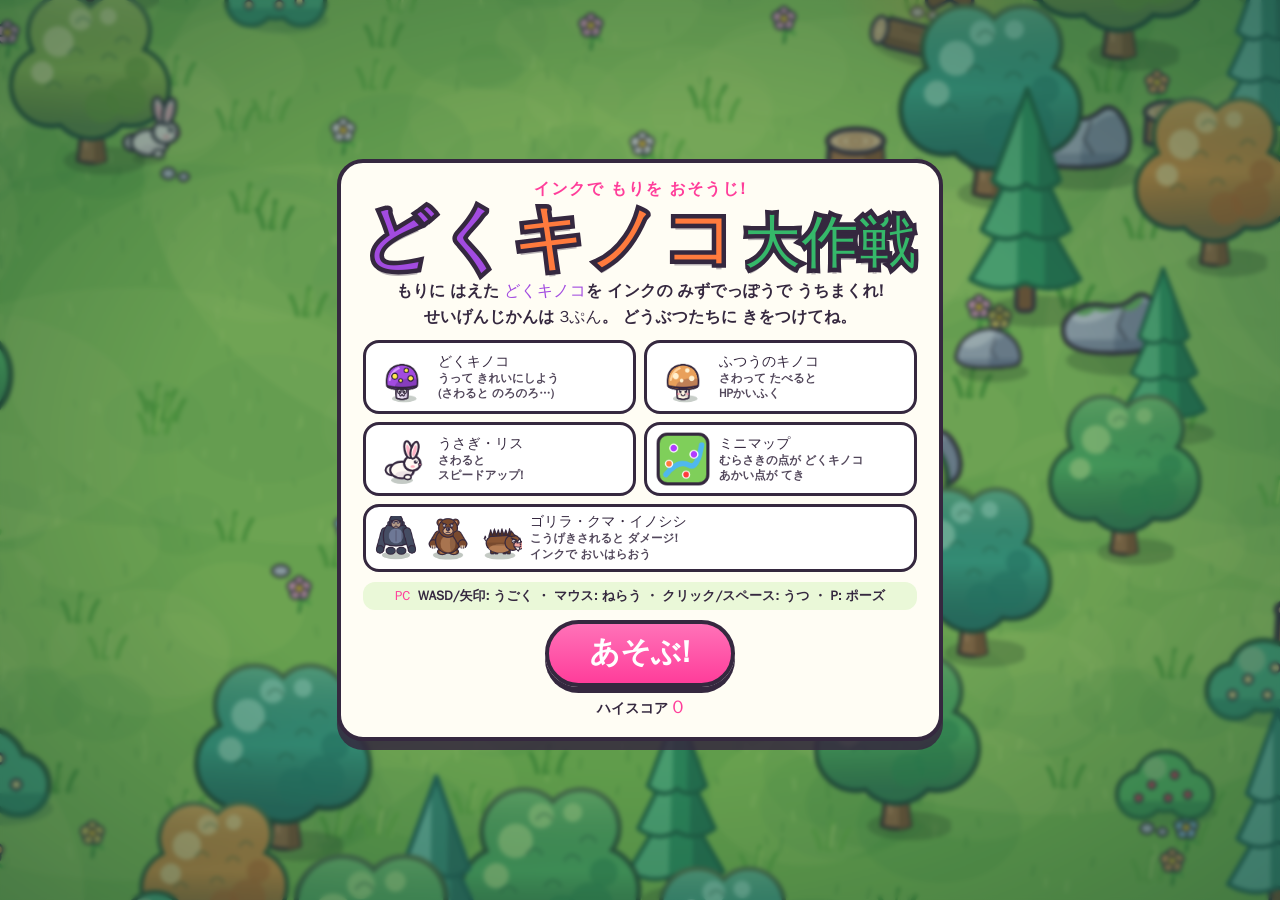
==== src/index.html @ 1e380fa2 "スマホ対応の強化と、1ファイルで開ける index.html の自動生成 - 開発用ソースを src/ に移し、scripts/build.js で全部入りの index.html を生成(プレビュー" ====
<!doctype html>
<html lang="ja">
<head>
<meta charset="utf-8">
<meta name="viewport" content="width=device-width, initial-scale=1, maximum-scale=1, user-scalable=no, viewport-fit=cover">
<meta name="theme-color" content="#86d257">
<title>どくキノコ大作戦</title>
<link rel="icon" href="data:image/svg+xml,%3Csvg xmlns='http://www.w3.org/2000/svg' viewBox='0 0 32 32'%3E%3Cpath d='M3 18C3 9 9 4 16 4s13 5 13 14z' fill='%23a24be0' stroke='%2335283f' stroke-width='2' stroke-linejoin='round'/%3E%3Crect x='11' y='18' width='10' height='10' rx='3' fill='%23efe3f7' stroke='%2335283f' stroke-width='2'/%3E%3Ccircle cx='11' cy='12' r='2.4' fill='%23ffe94d'/%3E%3Ccircle cx='20' cy='10' r='2' fill='%23ffe94d'/%3E%3C/svg%3E">
<link rel="stylesheet" href="style.css">
</head>
<body>
<canvas id="game"></canvas>
<div id="fx"><div id="fxVig"></div><div id="fxRed"></div><div id="fxPurple"></div></div>

<!-- ゲーム中の表示 -->
<div id="hud" class="hidden">
  <div class="hud-left">
    <div class="hp">
      <svg class="heart" viewBox="0 0 24 24" aria-hidden="true"><path d="M12 21s-8-5.2-8-11a4.6 4.6 0 0 1 8-3 4.6 4.6 0 0 1 8 3c0 5.8-8 11-8 11z" fill="#ff5a7e" stroke="#35283f" stroke-width="2.2" stroke-linejoin="round"/><circle cx="8.2" cy="8.6" r="1.6" fill="#fff"/></svg>
      <div class="hp-bar"><div class="hp-fill" id="hpFill"></div><span class="hp-text" id="hpText">100</span></div>
    </div>
    <div class="score-box"><span class="label">スコア</span><span class="score" id="score">0</span></div>
    <div class="combo hidden" id="combo"><span class="combo-n" id="comboN"></span><span class="combo-m" id="comboM"></span><div class="combo-bar"><div id="comboFill"></div></div></div>
    <div class="chips" id="chips"></div>
  </div>
  <div class="hud-center"><div class="timer" id="timer">3:00</div></div>
  <div class="hud-right">
    <canvas id="minimap"></canvas>
    <div class="btns">
      <button id="btnSound" class="icon-btn" aria-label="おと"><svg viewBox="0 0 24 24"><path id="iconSound" d="M4 9v6h4l5 4V5L8 9H4z" fill="#fff" stroke="#35283f" stroke-width="2" stroke-linejoin="round"/><g id="iconWaves" fill="none" stroke="#35283f" stroke-width="2.2" stroke-linecap="round"><path d="M16 9.5c1.2 1.5 1.2 3.5 0 5"/><path d="M18.5 7c2.2 3 2.2 7 0 10"/></g></svg></button>
      <button id="btnPause" class="icon-btn" aria-label="ポーズ"><svg viewBox="0 0 24 24"><rect x="6" y="5" width="4" height="14" rx="1.5" fill="#fff" stroke="#35283f" stroke-width="2"/><rect x="14" y="5" width="4" height="14" rx="1.5" fill="#fff" stroke="#35283f" stroke-width="2"/></svg></button>
    </div>
  </div>
</div>

<div id="stickL" class="stick hidden"><div class="ring"></div><div class="knob"></div></div>
<div id="stickR" class="stick right hidden"><div class="ring"></div><div class="knob"></div></div>

<div id="touchHints"><div class="th l" id="thL">左で<br>うごく</div><div class="th r" id="thR">右で ねらって<br>うつ</div></div>

<div id="toast" class="hidden"></div>
<div id="banner" class="hidden"></div>
<div id="hint" class="hidden"><span class="pc-only">WASD / 矢印キーで うごく ・ マウスで ねらって クリックで うつ!</span><span class="touch-only">左がわで うごく ・ 右がわで ねらって うつ!</span></div>

<!-- タイトル -->
<div id="title" class="overlay">
  <div class="card title-card">
    <div class="logo">
      <div class="logo-small">インクで もりを おそうじ!</div>
      <h1><span class="l1">どく</span><span class="l2">キノコ</span><span class="l3">大作戦</span></h1>
    </div>
    <p class="lead">もりに はえた <b class="poison">どくキノコ</b>を インクの みずでっぽうで うちまくれ!<br>せいげんじかんは <b>3ぷん</b>。 どうぶつたちに きをつけてね。</p>
    <ul class="legend">
      <li><canvas id="ic-poison" width="72" height="72"></canvas><b>どくキノコ</b><span>うって きれいにしよう<br>(さわると のろのろ…)</span></li>
      <li><canvas id="ic-good" width="72" height="72"></canvas><b>ふつうのキノコ</b><span>さわって たべると<br>HPかいふく</span></li>
      <li><canvas id="ic-rabbit" width="72" height="72"></canvas><b>うさぎ・リス</b><span>さわると<br>スピードアップ!</span></li>
      <li><canvas id="ic-map" width="72" height="72"></canvas><b>ミニマップ</b><span>むらさきの点が どくキノコ<br>あかい点が てき</span></li>
      <li class="enemy"><canvas id="ic-gorilla" width="72" height="72"></canvas><canvas id="ic-bear" width="72" height="72"></canvas><canvas id="ic-boar" width="72" height="72"></canvas><b>ゴリラ・クマ・イノシシ</b><span>こうげきされると ダメージ!<br>インクで おいはらおう</span></li>
    </ul>
    <div class="controls">
      <div class="pc-only"><b>PC</b> WASD/矢印: うごく ・ マウス: ねらう ・ クリック/スペース: うつ ・ P: ポーズ</div>
      <div class="touch-only"><b>スマホ</b> 左がわ ドラッグ: うごく ・ 右がわ ドラッグ: ねらって うつ</div>
    </div>
    <button id="btnStart" class="big-btn">あそぶ!</button>
    <div class="best">ハイスコア <b id="bestTitle">0</b></div>
  </div>
</div>

<!-- ポーズ -->
<div id="pause" class="overlay hidden">
  <div class="card small">
    <h2>ポーズ</h2>
    <button id="btnResume" class="big-btn">つづける</button>
    <button id="btnQuit" class="sub-btn">タイトルへ</button>
  </div>
</div>

<!-- けっか -->
<div id="result" class="overlay hidden">
  <div class="card result-card">
    <h2 id="resTitle">タイムアップ!</h2>
    <div class="rank" id="resRank">A</div>
    <div class="rank-msg" id="resMsg"></div>
    <div class="res-score"><span>スコア</span><b id="resScore">0</b></div>
    <div class="newbest hidden" id="resNew">ハイスコア こうしん!</div>
    <ul class="res-stats" id="resStats"></ul>
    <button id="btnRetry" class="big-btn">もういちど!</button>
    <button id="btnToTitle" class="sub-btn">タイトルへ</button>
  </div>
</div>

<script src="js/util.js"></script>
<script src="js/config.js"></script>
<script src="js/world.js"></script>
<script src="js/art.js"></script>
<script src="js/audio.js"></script>
<script src="js/input.js"></script>
<script src="js/entities.js"></script>
<script src="js/render.js"></script>
<script src="js/main.js"></script>
</body>
</html>
---- src/style.css ----
:root {
  --ink: #35283f;
  --pink: #ff3d9a;
  --purple: #a24be0;
  --orange: #ff7a3d;
  --green: #35b86a;
  --cream: #fffdf4;
  --font: "Hiragino Maru Gothic ProN", "Hiragino Kaku Gothic ProN", "Yu Gothic UI", "Yu Gothic", "Meiryo", "Noto Sans JP", "Noto Sans CJK JP", "WenQuanYi Zen Hei", system-ui, sans-serif;
  --safe-t: env(safe-area-inset-top, 0px);
  --safe-r: env(safe-area-inset-right, 0px);
  --safe-b: env(safe-area-inset-bottom, 0px);
  --safe-l: env(safe-area-inset-left, 0px);
}

* { box-sizing: border-box; }
html, body {
  margin: 0; height: 100%; overflow: hidden; background: #86d257; color: var(--ink);
  font-family: var(--font); font-weight: 800;
  touch-action: none; user-select: none; -webkit-user-select: none; -webkit-touch-callout: none;
  -webkit-tap-highlight-color: transparent; overscroll-behavior: none;
}
canvas#game { position: fixed; top: 0; left: 0; display: block; touch-action: none; cursor: crosshair; }
.hidden { display: none !important; }
.touch-only { display: none; }
body.touch .touch-only { display: inline; }
body.touch .pc-only { display: none; }
body.touch canvas#game { cursor: default; }

/* ---------- 画面効果(周辺減光・被ダメージ・どく) ---------- */
#fx, #fx div { position: fixed; top: 0; left: 0; right: 0; bottom: 0; pointer-events: none; }
#fxVig { background: radial-gradient(ellipse at center, rgba(15, 60, 50, 0) 50%, rgba(15, 60, 50, 0.38) 100%); }
#fxRed { opacity: 0; background: radial-gradient(ellipse at center, rgba(255, 30, 60, 0) 30%, rgba(255, 30, 60, 0.85) 100%); }
#fxPurple { opacity: 0; background: radial-gradient(ellipse at center, rgba(170, 60, 255, 0) 30%, rgba(170, 60, 255, 0.8) 100%); }

/* ---------- ゲーム中のHUD ---------- */
#hud { position: fixed; top: 0; left: 0; right: 0; bottom: 0; pointer-events: none; padding: calc(8px + var(--safe-t)) calc(10px + var(--safe-r)) 0 calc(10px + var(--safe-l)); }
.hud-left { position: absolute; top: calc(8px + var(--safe-t)); left: calc(10px + var(--safe-l)); display: flex; flex-direction: column; gap: 6px; align-items: flex-start; }
.hud-center { position: absolute; top: calc(8px + var(--safe-t)); left: 50%; transform: translateX(-50%); }
.hud-right { position: absolute; top: calc(8px + var(--safe-t)); right: calc(10px + var(--safe-r)); display: flex; flex-direction: column; align-items: flex-end; gap: 6px; }

.hp { display: flex; align-items: center; gap: 4px; }
.heart { width: 34px; height: 34px; flex: none; filter: drop-shadow(0 2px 0 rgba(53, 40, 63, 0.5)); }
.hp-bar { position: relative; width: clamp(110px, 24vw, 210px); height: 22px; border: 3px solid var(--ink); border-radius: 14px; background: rgba(255, 255, 255, 0.85); overflow: hidden; box-shadow: 0 3px 0 rgba(53, 40, 63, 0.45); }
.hp-fill { position: absolute; top: 0; bottom: 0; left: 0; width: 100%; background: linear-gradient(#8bef7a, #3fc460); transition: width 0.15s; }
.hp-fill.mid { background: linear-gradient(#ffe36a, #ffb52e); }
.hp-fill.low { background: linear-gradient(#ff8a8a, #ff4d5e); animation: pulse 0.5s infinite alternate; }
.hp-text { position: absolute; top: 0; left: 0; right: 0; bottom: 0; display: grid; place-items: center; font-size: 13px; color: var(--ink); text-shadow: 0 0 3px #fff, 0 0 3px #fff; }

.score-box { display: flex; align-items: baseline; gap: 8px; padding: 2px 14px 3px; background: var(--cream); border: 3px solid var(--ink); border-radius: 16px; box-shadow: 0 3px 0 rgba(53, 40, 63, 0.45); }
.score-box .label { font-size: 12px; opacity: 0.75; }
.score { font-size: clamp(22px, 4.6vw, 32px); color: var(--pink); -webkit-text-stroke: 0.5px var(--ink); font-variant-numeric: tabular-nums; min-width: 3.2ch; text-align: right; }
.score.bump { animation: bump 0.2s; }

.combo { position: relative; padding: 3px 12px 7px; background: linear-gradient(#ffd24d, #ff9d2e); border: 3px solid var(--ink); border-radius: 14px; box-shadow: 0 3px 0 rgba(53, 40, 63, 0.45); color: #fff; text-shadow: 0 2px 0 var(--ink), 1px 0 0 var(--ink), -1px 0 0 var(--ink); animation: bump 0.25s; }
.combo-n { font-size: 20px; }
.combo-m { font-size: 14px; margin-left: 6px; }
.combo-bar { position: absolute; left: 8px; right: 8px; bottom: 2px; height: 4px; border-radius: 3px; background: rgba(53, 40, 63, 0.35); overflow: hidden; }
.combo-bar div { height: 100%; background: #fff; width: 100%; }

.chips { display: flex; flex-direction: column; gap: 4px; align-items: flex-start; }
.chip { display: flex; align-items: center; gap: 6px; padding: 2px 10px; font-size: 13px; color: #fff; border: 3px solid var(--ink); border-radius: 14px; box-shadow: 0 3px 0 rgba(53, 40, 63, 0.45); text-shadow: 0 1px 0 var(--ink); }
.chip.poison { background: linear-gradient(#c97cff, #8a3fd0); }
.chip.boost { background: linear-gradient(#ffd24d, #ff9d2e); }
.chip i { font-style: normal; font-size: 12px; opacity: 0.95; min-width: 3ch; text-align: right; font-variant-numeric: tabular-nums; }

.timer { min-width: 5.2ch; text-align: center; padding: 2px 16px 3px; font-size: clamp(22px, 5vw, 32px); font-variant-numeric: tabular-nums; background: var(--cream); border: 3px solid var(--ink); border-radius: 18px; box-shadow: 0 3px 0 rgba(53, 40, 63, 0.45); }
.timer.warn { color: #fff; background: #ff5a5e; animation: pulse 0.5s infinite alternate; }

#minimap { width: clamp(96px, 20vw, 150px); height: clamp(96px, 20vw, 150px); border: 3px solid var(--ink); border-radius: 16px; background: #7fcf5a; box-shadow: 0 3px 0 rgba(53, 40, 63, 0.45); }
.btns { display: flex; gap: 6px; }
.icon-btn { pointer-events: auto; width: 38px; height: 38px; padding: 5px; border-radius: 50%; border: 3px solid var(--ink); background: #ffd24d; box-shadow: 0 3px 0 rgba(53, 40, 63, 0.55); cursor: pointer; }
.icon-btn:active { transform: translateY(2px); box-shadow: 0 1px 0 rgba(53, 40, 63, 0.55); }
.icon-btn svg { width: 100%; height: 100%; display: block; }
.icon-btn.muted #iconWaves { display: none; }

/* ---------- 仮想スティック ---------- */
.stick { position: fixed; width: 0; height: 0; pointer-events: none; z-index: 5; }
.stick .ring { position: absolute; left: -56px; top: -56px; width: 112px; height: 112px; border-radius: 50%; border: 4px dashed rgba(255, 255, 255, 0.75); background: rgba(255, 255, 255, 0.18); }
.stick .knob { position: absolute; left: -27px; top: -27px; width: 54px; height: 54px; border-radius: 50%; background: rgba(255, 255, 255, 0.92); border: 4px solid var(--ink); box-shadow: 0 3px 0 rgba(53, 40, 63, 0.5); }
.stick.right .knob { background: rgba(255, 150, 205, 0.95); }

/* ---------- ふきだし ---------- */
#toast { position: fixed; top: calc(88px + var(--safe-t)); left: 50%; transform: translateX(-50%); max-width: 90vw; padding: 6px 18px; font-size: clamp(14px, 3.6vw, 18px); background: #fff; border: 3px solid var(--ink); border-radius: 18px; box-shadow: 0 4px 0 rgba(53, 40, 63, 0.5); pointer-events: none; z-index: 8; animation: toast-in 0.25s; text-align: center; }
#banner { position: fixed; left: 0; right: 0; top: 34%; text-align: center; pointer-events: none; z-index: 8; font-size: clamp(44px, 12vw, 96px); color: #fff; -webkit-text-stroke: 8px var(--ink); paint-order: stroke fill; text-shadow: 0 8px 0 rgba(53, 40, 63, 0.45); animation: banner 1.4s ease-out forwards; }
#hint { position: fixed; bottom: calc(18px + var(--safe-b)); left: 50%; transform: translateX(-50%); max-width: 94vw; padding: 6px 16px; font-size: clamp(12px, 3.2vw, 16px); background: rgba(255, 255, 255, 0.92); border: 3px solid var(--ink); border-radius: 18px; pointer-events: none; z-index: 8; text-align: center; animation: toast-in 0.3s; }

/* ---------- 画面のうえに重ねるカード ---------- */
.overlay { position: fixed; top: 0; left: 0; right: 0; bottom: 0; z-index: 20; display: flex; align-items: center; justify-content: center; padding: 10px; background: rgba(35, 70, 55, 0.38); backdrop-filter: blur(2px); -webkit-backdrop-filter: blur(2px); overflow: auto; touch-action: auto; }
.card { background: var(--cream); border: 4px solid var(--ink); border-radius: 26px; box-shadow: 0 9px 0 rgba(53, 40, 63, 0.85); padding: 16px 22px 18px; max-width: min(94vw, 680px); max-height: 96vh; overflow: auto; text-align: center; animation: pop 0.35s cubic-bezier(0.3, 1.5, 0.5, 1); }
.card h2 { margin: 0 0 6px; font-size: clamp(26px, 6vw, 40px); }
.card.small { min-width: min(80vw, 320px); }

.logo-small { font-size: clamp(12px, 3vw, 16px); color: var(--pink); letter-spacing: 0.08em; }
.logo h1 { margin: 0 0 4px; font-size: clamp(40px, 9.5vw, 72px); line-height: 1.05; letter-spacing: 0.02em; -webkit-text-stroke: 9px var(--ink); paint-order: stroke fill; text-shadow: 0 6px 0 rgba(53, 40, 63, 0.35); }
.logo .l1 { color: var(--purple); }
.logo .l2 { color: var(--orange); }
.logo .l3 { color: var(--green); font-size: 0.78em; margin-left: 0.1em; }
.lead { margin: 4px 0 10px; font-size: clamp(13px, 3.2vw, 16px); line-height: 1.6; }
.lead .poison { color: var(--purple); }

.legend { list-style: none; display: grid; grid-template-columns: 1fr 1fr; gap: 8px; margin: 0 0 10px; padding: 0; }
.legend li { display: grid; grid-template-columns: 56px 1fr; grid-template-rows: auto auto; column-gap: 8px; align-items: center; text-align: left; padding: 6px 8px; background: #fff; border: 3px solid var(--ink); border-radius: 16px; font-size: 13px; }
.legend canvas { grid-row: 1 / 3; width: 56px; height: 56px; }
.legend b { font-size: 14px; align-self: end; }
.legend span { font-size: 11.5px; line-height: 1.35; opacity: 0.85; align-self: start; }
.legend li.enemy { grid-column: 1 / 3; grid-template-columns: repeat(3, 44px) 1fr; grid-template-rows: auto auto; }
.legend li.enemy canvas { grid-row: 1 / 3; width: 44px; height: 44px; }
.legend li.enemy b { grid-column: 4; }
.legend li.enemy span { grid-column: 4; }
.controls { margin: 0 0 10px; font-size: clamp(11px, 2.8vw, 13px); line-height: 1.6; padding: 4px 8px; background: #eaf8d8; border-radius: 12px; }
.controls b { color: var(--pink); margin-right: 4px; }
body.touch .controls .touch-only { display: block; }
.best { margin-top: 8px; font-size: 14px; }
.best b { color: var(--pink); font-size: 18px; }

.big-btn, .sub-btn { display: block; margin: 8px auto 0; cursor: pointer; font-family: inherit; font-weight: 800; color: #fff; border: 4px solid var(--ink); border-radius: 999px; }
.big-btn { padding: 8px 40px 10px; font-size: clamp(22px, 5vw, 30px); background: linear-gradient(#ff72b8, var(--pink)); box-shadow: 0 6px 0 var(--ink); animation: wiggle 1.6s infinite; }
.big-btn:hover { filter: brightness(1.06); }
.big-btn:active { transform: translateY(4px); box-shadow: 0 2px 0 var(--ink); animation: none; }
.sub-btn { padding: 4px 22px 5px; font-size: 15px; color: var(--ink); background: #fff; box-shadow: 0 4px 0 var(--ink); }
.sub-btn:active { transform: translateY(3px); box-shadow: 0 1px 0 var(--ink); }

/* ---------- けっか ---------- */
.rank { display: inline-grid; place-items: center; width: 92px; height: 92px; margin: 2px 0; border-radius: 50%; font-size: 60px; color: #fff; background: radial-gradient(circle at 35% 30%, #ffe98a, #ff9d2e); border: 5px solid var(--ink); -webkit-text-stroke: 5px var(--ink); paint-order: stroke fill; box-shadow: 0 5px 0 rgba(53, 40, 63, 0.7); animation: stamp 0.5s 0.2s cubic-bezier(0.3, 1.8, 0.5, 1) both; }
.rank-msg { font-size: 16px; margin-bottom: 4px; }
.res-score { display: flex; justify-content: center; align-items: baseline; gap: 10px; }
.res-score span { font-size: 15px; }
.res-score b { font-size: clamp(38px, 9vw, 56px); color: var(--pink); -webkit-text-stroke: 1px var(--ink); font-variant-numeric: tabular-nums; }
.newbest { display: inline-block; margin: 2px 0 4px; padding: 2px 14px; color: #fff; font-size: 15px; background: var(--orange); border: 3px solid var(--ink); border-radius: 14px; animation: wiggle 0.8s infinite; }
.res-stats { list-style: none; padding: 0; margin: 6px 0 4px; display: grid; grid-template-columns: 1fr 1fr; gap: 4px 12px; text-align: left; font-size: 14px; }
.res-stats li { display: flex; justify-content: space-between; gap: 8px; padding: 2px 10px; background: #fff; border: 2px solid var(--ink); border-radius: 10px; }
.res-stats b { color: var(--purple); }

@keyframes pop { from { transform: scale(0.7); opacity: 0; } to { transform: none; opacity: 1; } }
@keyframes pulse { from { filter: brightness(1); } to { filter: brightness(1.25); } }
@keyframes bump { 0% { transform: scale(1); } 50% { transform: scale(1.18); } 100% { transform: scale(1); } }
@keyframes wiggle { 0%, 100% { transform: rotate(-1.5deg) scale(1); } 50% { transform: rotate(1.5deg) scale(1.05); } }
@keyframes toast-in { from { transform: translate(-50%, -10px); opacity: 0; } to { transform: translate(-50%, 0); opacity: 1; } }
@keyframes banner { 0% { transform: scale(0.3); opacity: 0; } 18% { transform: scale(1.15); opacity: 1; } 30% { transform: scale(1); } 80% { opacity: 1; } 100% { transform: scale(1.1); opacity: 0; } }
@keyframes stamp { from { transform: scale(2.4) rotate(-14deg); opacity: 0; } to { transform: scale(1) rotate(-6deg); opacity: 1; } }

/* 横向きのスマホなど、高さがせまい画面 */
@media (max-height: 560px) {
  .card { padding: 8px 14px 10px; border-radius: 20px; }
  .logo h1 { font-size: clamp(30px, 7vw, 48px); -webkit-text-stroke-width: 7px; }
  .lead { margin: 2px 0 6px; font-size: 12px; line-height: 1.45; }
  .legend { grid-template-columns: repeat(3, 1fr); gap: 5px; margin-bottom: 6px; }
  .legend li { grid-template-columns: 40px 1fr; padding: 3px 6px; }
  .legend canvas { width: 40px; height: 40px; }
  .legend li.enemy { grid-column: 1 / 4; grid-template-columns: repeat(3, 34px) 1fr; }
  .legend li.enemy canvas { width: 34px; height: 34px; }
  .legend b { font-size: 12px; }
  .legend span { font-size: 10.5px; }
  .controls { margin-bottom: 4px; padding: 2px 6px; }
  .big-btn { padding: 4px 30px 6px; font-size: 20px; margin-top: 4px; }
  .best { margin-top: 4px; font-size: 12px; }
  .rank { width: 64px; height: 64px; font-size: 42px; }
  .res-stats { font-size: 12px; }
}
@media (max-width: 420px) {
  .legend { grid-template-columns: 1fr; }
  .legend li.enemy { grid-column: auto; }
  .res-stats { grid-template-columns: 1fr; }
}

/* ---------- スマホ向け ---------- */
body.touch .icon-btn { width: 46px; height: 46px; }
body.touch .btns { gap: 8px; }

/* 操作ガイド(はじめの数秒だけ出す。さわると消える) */
#touchHints { display: none; position: fixed; left: 0; right: 0; bottom: calc(34px + var(--safe-b)); height: 112px; pointer-events: none; z-index: 4; }
body.touch #touchHints.show { display: block; }
.th { position: absolute; bottom: 0; width: 112px; height: 112px; border-radius: 50%; border: 4px dashed rgba(255, 255, 255, 0.85); background: rgba(255, 255, 255, 0.2); display: flex; align-items: center; justify-content: center; text-align: center; font-size: 15px; line-height: 1.3; color: #fff; text-shadow: 0 2px 0 var(--ink), 2px 0 0 var(--ink), -2px 0 0 var(--ink), 0 -2px 0 var(--ink); animation: hintPulse 1.4s ease-in-out infinite alternate; }
.th.l { left: max(8%, calc(14px + var(--safe-l))); }
.th.r { right: max(8%, calc(14px + var(--safe-r))); border-color: rgba(255, 170, 215, 0.95); }
.th.gone { display: none; }
@keyframes hintPulse { from { transform: scale(0.94); opacity: 0.7; } to { transform: scale(1.04); opacity: 1; } }

/* 幅のせまい画面(縦持ちのスマホ): HUD がかさならないように小さくする */
@media (max-width: 420px) {
  .hud-left { gap: 4px; }
  .heart { width: 28px; height: 28px; }
  .hp-bar { width: 84px; height: 20px; }
  .hp-text { font-size: 12px; }
  .score-box { padding: 1px 10px 2px; }
  .score-box .label { font-size: 11px; }
  .score { font-size: 22px; }
  .timer { min-width: 4.6ch; padding: 1px 10px 2px; font-size: 20px; }
  #minimap { width: 88px; height: 88px; border-radius: 12px; }
  .chip { font-size: 12px; padding: 1px 8px; }
  .combo { padding: 2px 9px 7px; }
  .combo-n { font-size: 16px; }
  .combo-m { font-size: 12px; }
  #toast { top: calc(100px + var(--safe-t)); }
}
@media (max-width: 340px) {
  .hp-bar { width: 66px; }
  .timer { font-size: 18px; padding: 1px 8px 2px; }
  #minimap { width: 76px; height: 76px; }
}
/* 横向きのスマホ(高さがせまい): HUD を小さめに */
@media (max-height: 450px) {
  .hp-bar { height: 18px; }
  .score { font-size: 20px; }
  .timer { font-size: 20px; }
  #minimap { width: 84px; height: 84px; }
  #toast { top: calc(60px + var(--safe-t)); }
  #hint { bottom: calc(8px + var(--safe-b)); }
  .th { width: 96px; height: 96px; }
  #touchHints { height: 96px; bottom: calc(14px + var(--safe-b)); }
}
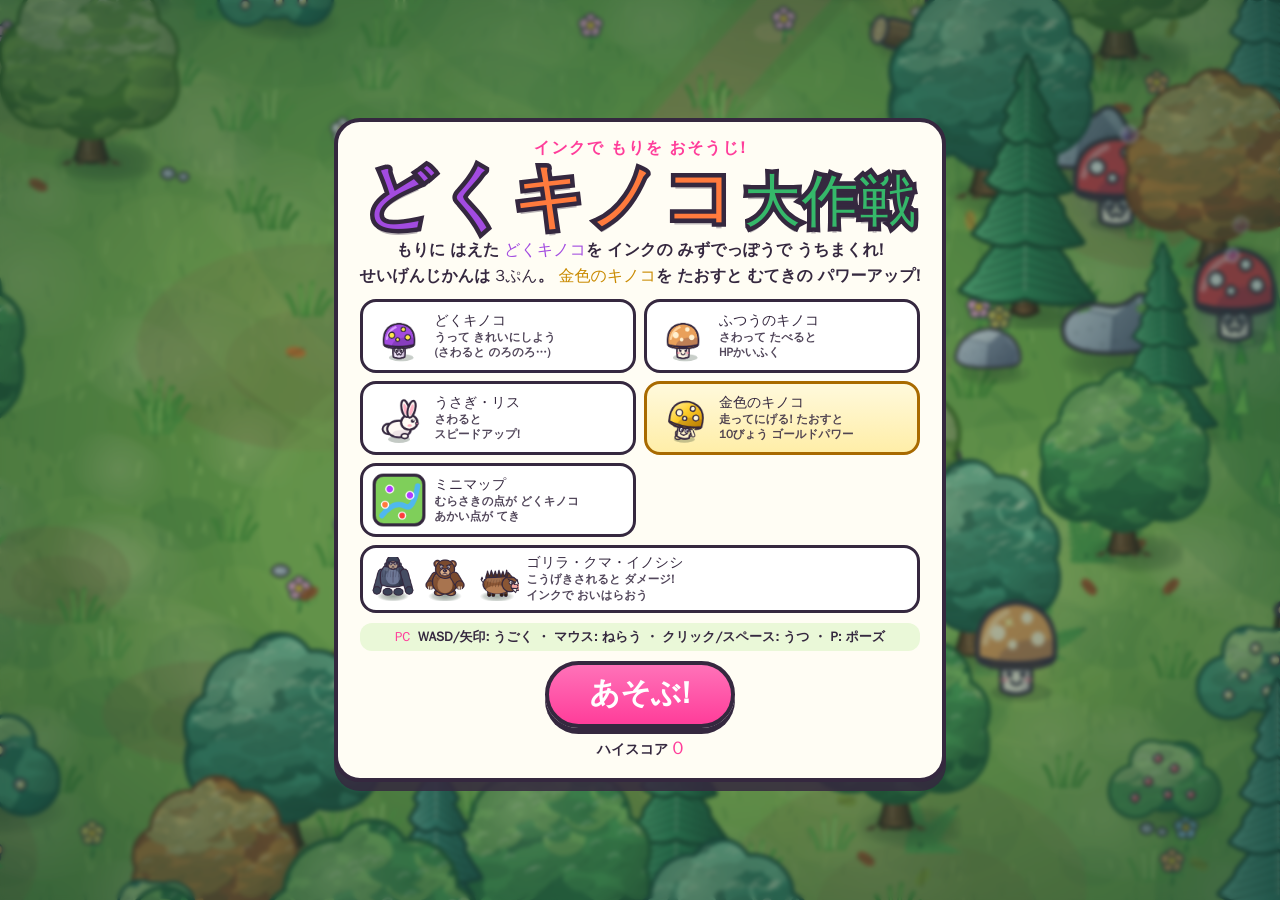
==== commit 4652fd9f: "森の絵を塗り直し、キャラを大きく、金色キノコとゴールドパワーを追加 - 木・岩・山・地面を、葉のかたまりと光と影で塗り重ねた絵本調に。シダ・落ち葉・小さなキノコ・土の小道・木もれ日・舞う葉を追加 - " ====
--- a/src/index.html
+++ b/src/index.html
@@ -49,11 +49,12 @@
       <div class="logo-small">インクで もりを おそうじ!</div>
       <h1><span class="l1">どく</span><span class="l2">キノコ</span><span class="l3">大作戦</span></h1>
     </div>
-    <p class="lead">もりに はえた <b class="poison">どくキノコ</b>を インクの みずでっぽうで うちまくれ!<br>せいげんじかんは <b>3ぷん</b>。 どうぶつたちに きをつけてね。</p>
+    <p class="lead">もりに はえた <b class="poison">どくキノコ</b>を インクの みずでっぽうで うちまくれ!<br>せいげんじかんは <b>3ぷん</b>。 <b class="gold-t">金色のキノコ</b>を たおすと むてきの パワーアップ!</p>
     <ul class="legend">
       <li><canvas id="ic-poison" width="72" height="72"></canvas><b>どくキノコ</b><span>うって きれいにしよう<br>(さわると のろのろ…)</span></li>
       <li><canvas id="ic-good" width="72" height="72"></canvas><b>ふつうのキノコ</b><span>さわって たべると<br>HPかいふく</span></li>
       <li><canvas id="ic-rabbit" width="72" height="72"></canvas><b>うさぎ・リス</b><span>さわると<br>スピードアップ!</span></li>
+      <li class="gold"><canvas id="ic-gold" width="72" height="72"></canvas><b>金色のキノコ</b><span>走ってにげる! たおすと<br>10びょう ゴールドパワー</span></li>
       <li><canvas id="ic-map" width="72" height="72"></canvas><b>ミニマップ</b><span>むらさきの点が どくキノコ<br>あかい点が てき</span></li>
       <li class="enemy"><canvas id="ic-gorilla" width="72" height="72"></canvas><canvas id="ic-bear" width="72" height="72"></canvas><canvas id="ic-boar" width="72" height="72"></canvas><b>ゴリラ・クマ・イノシシ</b><span>こうげきされると ダメージ!<br>インクで おいはらおう</span></li>
     </ul>
--- a/src/style.css
+++ b/src/style.css
@@ -28,7 +28,7 @@
 
 /* ---------- 画面効果(周辺減光・被ダメージ・どく) ---------- */
 #fx, #fx div { position: fixed; top: 0; left: 0; right: 0; bottom: 0; pointer-events: none; }
-#fxVig { background: radial-gradient(ellipse at center, rgba(15, 60, 50, 0) 50%, rgba(15, 60, 50, 0.38) 100%); }
+#fxVig { background: radial-gradient(ellipse at center, rgba(255, 230, 160, 0.06) 0%, rgba(15, 60, 50, 0) 45%, rgba(10, 45, 40, 0.45) 100%); }
 #fxRed { opacity: 0; background: radial-gradient(ellipse at center, rgba(255, 30, 60, 0) 30%, rgba(255, 30, 60, 0.85) 100%); }
 #fxPurple { opacity: 0; background: radial-gradient(ellipse at center, rgba(170, 60, 255, 0) 30%, rgba(170, 60, 255, 0.8) 100%); }
 
@@ -61,6 +61,11 @@
 .chip { display: flex; align-items: center; gap: 6px; padding: 2px 10px; font-size: 13px; color: #fff; border: 3px solid var(--ink); border-radius: 14px; box-shadow: 0 3px 0 rgba(53, 40, 63, 0.45); text-shadow: 0 1px 0 var(--ink); }
 .chip.poison { background: linear-gradient(#c97cff, #8a3fd0); }
 .chip.boost { background: linear-gradient(#ffd24d, #ff9d2e); }
+.chip.power { position: relative; padding: 3px 12px 8px; font-size: 15px; background: linear-gradient(#fff3a0, #ffb300); color: #5a3a00; text-shadow: none; border-color: #7a4a00; box-shadow: 0 3px 0 rgba(90, 60, 0, 0.5), 0 0 14px rgba(255, 220, 80, 0.9); animation: powerGlow 0.5s infinite alternate; }
+.chip.power i { color: #5a3a00; }
+.chip-bar { position: absolute; left: 8px; right: 8px; bottom: 3px; height: 4px; border-radius: 3px; background: rgba(90, 60, 0, 0.3); overflow: hidden; }
+.chip-bar div { height: 100%; background: #fff; width: 100%; }
+@keyframes powerGlow { from { box-shadow: 0 3px 0 rgba(90, 60, 0, 0.5), 0 0 8px rgba(255, 220, 80, 0.6); } to { box-shadow: 0 3px 0 rgba(90, 60, 0, 0.5), 0 0 22px rgba(255, 220, 80, 1); } }
 .chip i { font-style: normal; font-size: 12px; opacity: 0.95; min-width: 3ch; text-align: right; font-variant-numeric: tabular-nums; }
 
 .timer { min-width: 5.2ch; text-align: center; padding: 2px 16px 3px; font-size: clamp(22px, 5vw, 32px); font-variant-numeric: tabular-nums; background: var(--cream); border: 3px solid var(--ink); border-radius: 18px; box-shadow: 0 3px 0 rgba(53, 40, 63, 0.45); }
@@ -97,6 +102,8 @@
 .logo .l3 { color: var(--green); font-size: 0.78em; margin-left: 0.1em; }
 .lead { margin: 4px 0 10px; font-size: clamp(13px, 3.2vw, 16px); line-height: 1.6; }
 .lead .poison { color: var(--purple); }
+.lead .gold-t { color: #c98a00; }
+.legend li.gold { background: linear-gradient(#fff9dc, #ffeea8); border-color: #a86a00; }
 
 .legend { list-style: none; display: grid; grid-template-columns: 1fr 1fr; gap: 8px; margin: 0 0 10px; padding: 0; }
 .legend li { display: grid; grid-template-columns: 56px 1fr; grid-template-rows: auto auto; column-gap: 8px; align-items: center; text-align: left; padding: 6px 8px; background: #fff; border: 3px solid var(--ink); border-radius: 16px; font-size: 13px; }
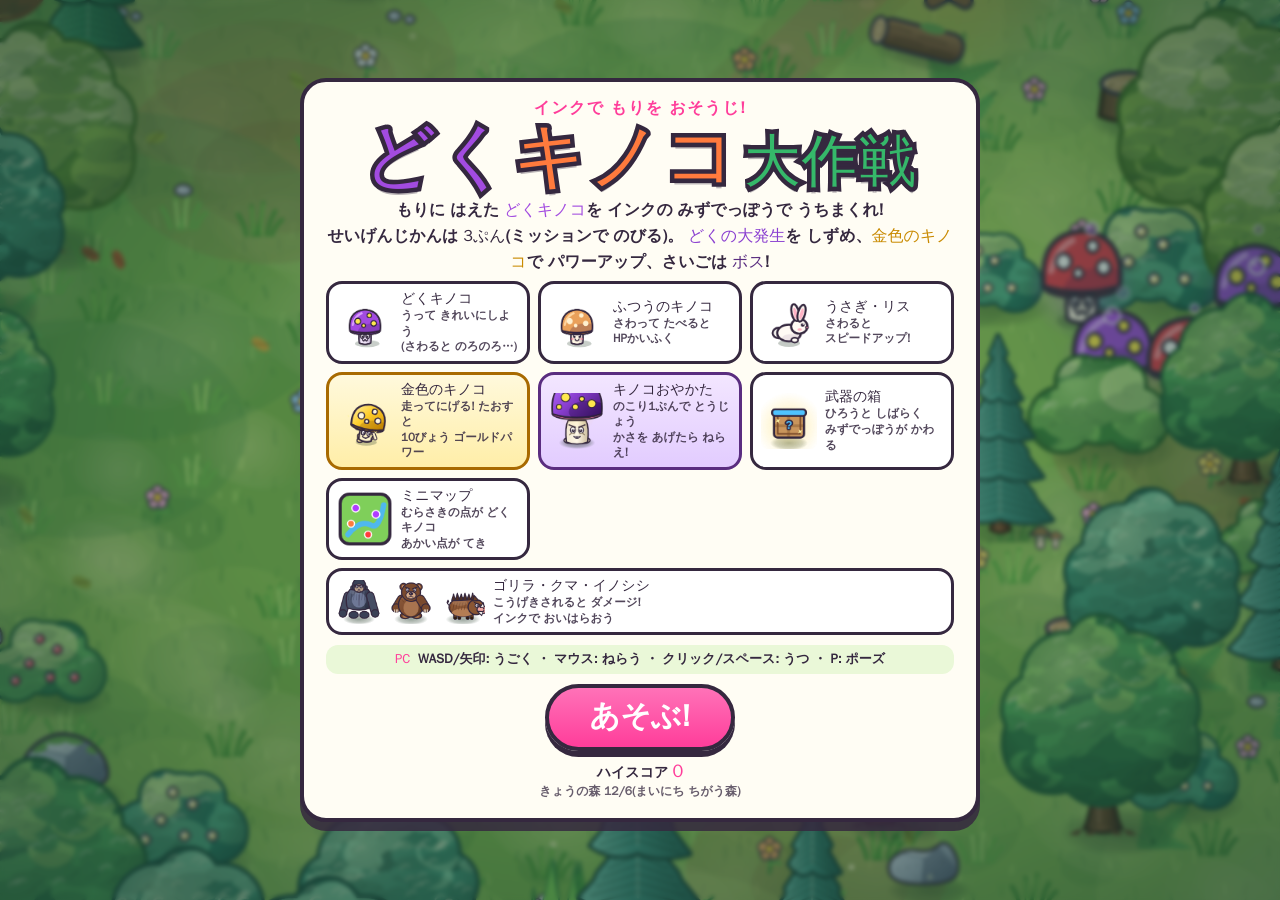
==== commit f824e5db: "面白さの仕組みを7つ追加: 大発生ウェーブ・武器の箱・ボス・ミッション・仲間・夕夜・ハイスコア表と日替わりの森 - どくの大発生: 1か所に毒キノコが大量発生し汚染が広がる。42秒以内に全部きれいにす" ====
--- a/src/index.html
+++ b/src/index.html
@@ -10,7 +10,7 @@
 </head>
 <body>
 <canvas id="game"></canvas>
-<div id="fx"><div id="fxVig"></div><div id="fxRed"></div><div id="fxPurple"></div></div>
+<div id="fx"><div id="fxEve"></div><div id="fxNight"></div><div id="fxVig"></div><div id="fxRed"></div><div id="fxPurple"></div></div>
 
 <!-- ゲーム中の表示 -->
 <div id="hud" class="hidden">
@@ -23,7 +23,12 @@
     <div class="combo hidden" id="combo"><span class="combo-n" id="comboN"></span><span class="combo-m" id="comboM"></span><div class="combo-bar"><div id="comboFill"></div></div></div>
     <div class="chips" id="chips"></div>
   </div>
-  <div class="hud-center"><div class="timer" id="timer">3:00</div></div>
+  <div class="hud-center">
+    <div class="timer" id="timer">3:00</div>
+    <div class="event hidden" id="event"><span id="eventText"></span><div class="event-bar"><div id="eventFill"></div></div></div>
+    <div class="boss hidden" id="bossBar"><span>キノコおやかた</span><div class="boss-bar"><div id="bossFill"></div></div></div>
+  </div>
+  <div class="mission hidden" id="mission"><div class="m-label">ミッション</div><div class="m-text" id="missionText"></div><div class="m-prog" id="missionProg"></div></div>
   <div class="hud-right">
     <canvas id="minimap"></canvas>
     <div class="btns">
@@ -49,12 +54,14 @@
       <div class="logo-small">インクで もりを おそうじ!</div>
       <h1><span class="l1">どく</span><span class="l2">キノコ</span><span class="l3">大作戦</span></h1>
     </div>
-    <p class="lead">もりに はえた <b class="poison">どくキノコ</b>を インクの みずでっぽうで うちまくれ!<br>せいげんじかんは <b>3ぷん</b>。 <b class="gold-t">金色のキノコ</b>を たおすと むてきの パワーアップ!</p>
+    <p class="lead">もりに はえた <b class="poison">どくキノコ</b>を インクの みずでっぽうで うちまくれ!<br>せいげんじかんは <b>3ぷん</b>(ミッションで のびる)。 <b class="ev-t">どくの大発生</b>を しずめ、<b class="gold-t">金色のキノコ</b>で パワーアップ、さいごは <b class="boss-t">ボス</b>!</p>
     <ul class="legend">
       <li><canvas id="ic-poison" width="72" height="72"></canvas><b>どくキノコ</b><span>うって きれいにしよう<br>(さわると のろのろ…)</span></li>
       <li><canvas id="ic-good" width="72" height="72"></canvas><b>ふつうのキノコ</b><span>さわって たべると<br>HPかいふく</span></li>
       <li><canvas id="ic-rabbit" width="72" height="72"></canvas><b>うさぎ・リス</b><span>さわると<br>スピードアップ!</span></li>
       <li class="gold"><canvas id="ic-gold" width="72" height="72"></canvas><b>金色のキノコ</b><span>走ってにげる! たおすと<br>10びょう ゴールドパワー</span></li>
+      <li class="boss-l"><canvas id="ic-boss" width="72" height="72"></canvas><b>キノコおやかた</b><span>のこり1ぷんで とうじょう<br>かさを あげたら ねらえ!</span></li>
+      <li><canvas id="ic-crate" width="72" height="72"></canvas><b>武器の箱</b><span>ひろうと しばらく<br>みずでっぽうが かわる</span></li>
       <li><canvas id="ic-map" width="72" height="72"></canvas><b>ミニマップ</b><span>むらさきの点が どくキノコ<br>あかい点が てき</span></li>
       <li class="enemy"><canvas id="ic-gorilla" width="72" height="72"></canvas><canvas id="ic-bear" width="72" height="72"></canvas><canvas id="ic-boar" width="72" height="72"></canvas><b>ゴリラ・クマ・イノシシ</b><span>こうげきされると ダメージ!<br>インクで おいはらおう</span></li>
     </ul>
@@ -63,7 +70,8 @@
       <div class="touch-only"><b>スマホ</b> 左がわ ドラッグ: うごく ・ 右がわ ドラッグ: ねらって うつ</div>
     </div>
     <button id="btnStart" class="big-btn">あそぶ!</button>
-    <div class="best">ハイスコア <b id="bestTitle">0</b></div>
+    <div class="best">ハイスコア <b id="bestTitle">0</b> <span class="today" id="todayForest"></span></div>
+    <ol class="hiscores" id="hiscores"></ol>
   </div>
 </div>
 
@@ -97,6 +105,7 @@
 <script src="js/audio.js"></script>
 <script src="js/input.js"></script>
 <script src="js/entities.js"></script>
+<script src="js/features.js"></script>
 <script src="js/render.js"></script>
 <script src="js/main.js"></script>
 </body>
--- a/src/style.css
+++ b/src/style.css
@@ -30,6 +30,8 @@
 #fx, #fx div { position: fixed; top: 0; left: 0; right: 0; bottom: 0; pointer-events: none; }
 #fxVig { background: radial-gradient(ellipse at center, rgba(255, 230, 160, 0.06) 0%, rgba(15, 60, 50, 0) 45%, rgba(10, 45, 40, 0.45) 100%); }
 #fxRed { opacity: 0; background: radial-gradient(ellipse at center, rgba(255, 30, 60, 0) 30%, rgba(255, 30, 60, 0.85) 100%); }
+#fxEve { opacity: 0; background: linear-gradient(rgba(255, 150, 60, 0.18), rgba(255, 110, 90, 0.26)); mix-blend-mode: multiply; }
+#fxNight { opacity: 0; background: radial-gradient(ellipse 34% 40% at 50% 52%, rgba(10, 20, 60, 0.12) 0%, rgba(8, 15, 50, 0.5) 60%, rgba(5, 10, 40, 0.72) 100%); }
 #fxPurple { opacity: 0; background: radial-gradient(ellipse at center, rgba(170, 60, 255, 0) 30%, rgba(170, 60, 255, 0.8) 100%); }
 
 /* ---------- ゲーム中のHUD ---------- */
@@ -78,6 +80,32 @@
 .icon-btn svg { width: 100%; height: 100%; display: block; }
 .icon-btn.muted #iconWaves { display: none; }
 
+/* イベント・ボス・ミッション */
+.hud-center { display: flex; flex-direction: column; align-items: center; gap: 6px; }
+.event { min-width: 220px; padding: 3px 14px 8px; text-align: center; font-size: 15px; color: #fff; background: linear-gradient(#c56bff, #7a2fc0); border: 3px solid var(--ink); border-radius: 16px; box-shadow: 0 3px 0 rgba(53, 40, 63, 0.45); text-shadow: 0 1px 0 var(--ink); position: relative; animation: bump 0.3s; }
+.event-bar { position: absolute; left: 8px; right: 8px; bottom: 3px; height: 4px; border-radius: 3px; background: rgba(53, 40, 63, 0.4); overflow: hidden; }
+.event-bar div { height: 100%; width: 100%; background: #fff; }
+.boss { width: min(44vw, 420px); padding: 2px 12px 8px; text-align: center; font-size: 14px; color: #fff; background: rgba(53, 40, 63, 0.85); border: 3px solid var(--ink); border-radius: 14px; position: relative; text-shadow: 0 1px 0 #000; }
+.boss-bar { margin-top: 2px; height: 10px; border-radius: 6px; background: rgba(0, 0, 0, 0.5); overflow: hidden; border: 1.5px solid #000; }
+.boss-bar div { height: 100%; width: 100%; background: linear-gradient(#c56bff, #7a2fc0); transition: width 0.15s; }
+.mission { position: absolute; left: calc(10px + var(--safe-l)); bottom: calc(14px + var(--safe-b)); max-width: 46vw; padding: 4px 12px 6px; background: rgba(255, 253, 244, 0.92); border: 3px solid var(--ink); border-radius: 14px; box-shadow: 0 3px 0 rgba(53, 40, 63, 0.45); font-size: 13px; }
+.mission.done { animation: bump 0.4s; background: #d8ffd8; }
+.m-label { font-size: 10px; color: var(--green); letter-spacing: 0.1em; }
+.m-text { font-size: 13px; line-height: 1.3; }
+.m-prog { font-size: 12px; color: var(--purple); font-variant-numeric: tabular-nums; }
+body.touch .mission { bottom: calc(150px + var(--safe-b)); max-width: 40vw; font-size: 12px; }
+.chip.weapon { background: linear-gradient(#8fd8ff, #2f9ad8); }
+.chip.weapon.spread { background: linear-gradient(#ffc36a, #e07a1a); }
+.chip.weapon.bubble { background: linear-gradient(#c8f0ff, #5bb8e8); color: var(--ink); text-shadow: none; }
+.chip.weapon.bubble i { color: var(--ink); }
+.lead .ev-t { color: #8a3fd0; }
+.lead .boss-t { color: #5a2d80; }
+.legend li.boss-l { background: linear-gradient(#f3e6ff, #e2ccff); border-color: #5a2d80; }
+.today { display: block; font-size: 12px; opacity: 0.75; }
+.hiscores { margin: 6px auto 0; padding: 0 0 0 1.6em; max-width: 300px; text-align: left; font-size: 12.5px; line-height: 1.5; }
+.hiscores li span { float: right; color: var(--pink); font-variant-numeric: tabular-nums; }
+.hiscores:empty { display: none; }
+
 /* ---------- 仮想スティック ---------- */
 .stick { position: fixed; width: 0; height: 0; pointer-events: none; z-index: 5; }
 .stick .ring { position: absolute; left: -56px; top: -56px; width: 112px; height: 112px; border-radius: 50%; border: 4px dashed rgba(255, 255, 255, 0.75); background: rgba(255, 255, 255, 0.18); }
@@ -85,7 +113,7 @@
 .stick.right .knob { background: rgba(255, 150, 205, 0.95); }
 
 /* ---------- ふきだし ---------- */
-#toast { position: fixed; top: calc(88px + var(--safe-t)); left: 50%; transform: translateX(-50%); max-width: 90vw; padding: 6px 18px; font-size: clamp(14px, 3.6vw, 18px); background: #fff; border: 3px solid var(--ink); border-radius: 18px; box-shadow: 0 4px 0 rgba(53, 40, 63, 0.5); pointer-events: none; z-index: 8; animation: toast-in 0.25s; text-align: center; }
+#toast { position: fixed; top: calc(132px + var(--safe-t)); left: 50%; transform: translateX(-50%); max-width: 90vw; padding: 6px 18px; font-size: clamp(14px, 3.6vw, 18px); background: #fff; border: 3px solid var(--ink); border-radius: 18px; box-shadow: 0 4px 0 rgba(53, 40, 63, 0.5); pointer-events: none; z-index: 8; animation: toast-in 0.25s; text-align: center; }
 #banner { position: fixed; left: 0; right: 0; top: 34%; text-align: center; pointer-events: none; z-index: 8; font-size: clamp(44px, 12vw, 96px); color: #fff; -webkit-text-stroke: 8px var(--ink); paint-order: stroke fill; text-shadow: 0 8px 0 rgba(53, 40, 63, 0.45); animation: banner 1.4s ease-out forwards; }
 #hint { position: fixed; bottom: calc(18px + var(--safe-b)); left: 50%; transform: translateX(-50%); max-width: 94vw; padding: 6px 16px; font-size: clamp(12px, 3.2vw, 16px); background: rgba(255, 255, 255, 0.92); border: 3px solid var(--ink); border-radius: 18px; pointer-events: none; z-index: 8; text-align: center; animation: toast-in 0.3s; }
 
@@ -152,6 +180,7 @@
   .logo h1 { font-size: clamp(30px, 7vw, 48px); -webkit-text-stroke-width: 7px; }
   .lead { margin: 2px 0 6px; font-size: 12px; line-height: 1.45; }
   .legend { grid-template-columns: repeat(3, 1fr); gap: 5px; margin-bottom: 6px; }
+  .hiscores { display: none; }
   .legend li { grid-template-columns: 40px 1fr; padding: 3px 6px; }
   .legend canvas { width: 40px; height: 40px; }
   .legend li.enemy { grid-column: 1 / 4; grid-template-columns: repeat(3, 34px) 1fr; }
@@ -163,6 +192,11 @@
   .best { margin-top: 4px; font-size: 12px; }
   .rank { width: 64px; height: 64px; font-size: 42px; }
   .res-stats { font-size: 12px; }
+}
+@media (min-width: 640px) and (min-height: 561px) {
+  .legend { grid-template-columns: repeat(3, 1fr); }
+  .legend li.enemy { grid-column: 1 / 4; }
+  .lead { margin-bottom: 6px; }
 }
 @media (max-width: 420px) {
   .legend { grid-template-columns: 1fr; }
@@ -198,7 +232,9 @@
   .combo { padding: 2px 9px 7px; }
   .combo-n { font-size: 16px; }
   .combo-m { font-size: 12px; }
-  #toast { top: calc(100px + var(--safe-t)); }
+  #toast { top: calc(150px + var(--safe-t)); }
+  .boss { width: 150px; font-size: 11px; padding: 1px 8px 6px; }
+  .event { min-width: 0; font-size: 12px; padding: 2px 10px 7px; }
 }
 @media (max-width: 340px) {
   .hp-bar { width: 66px; }
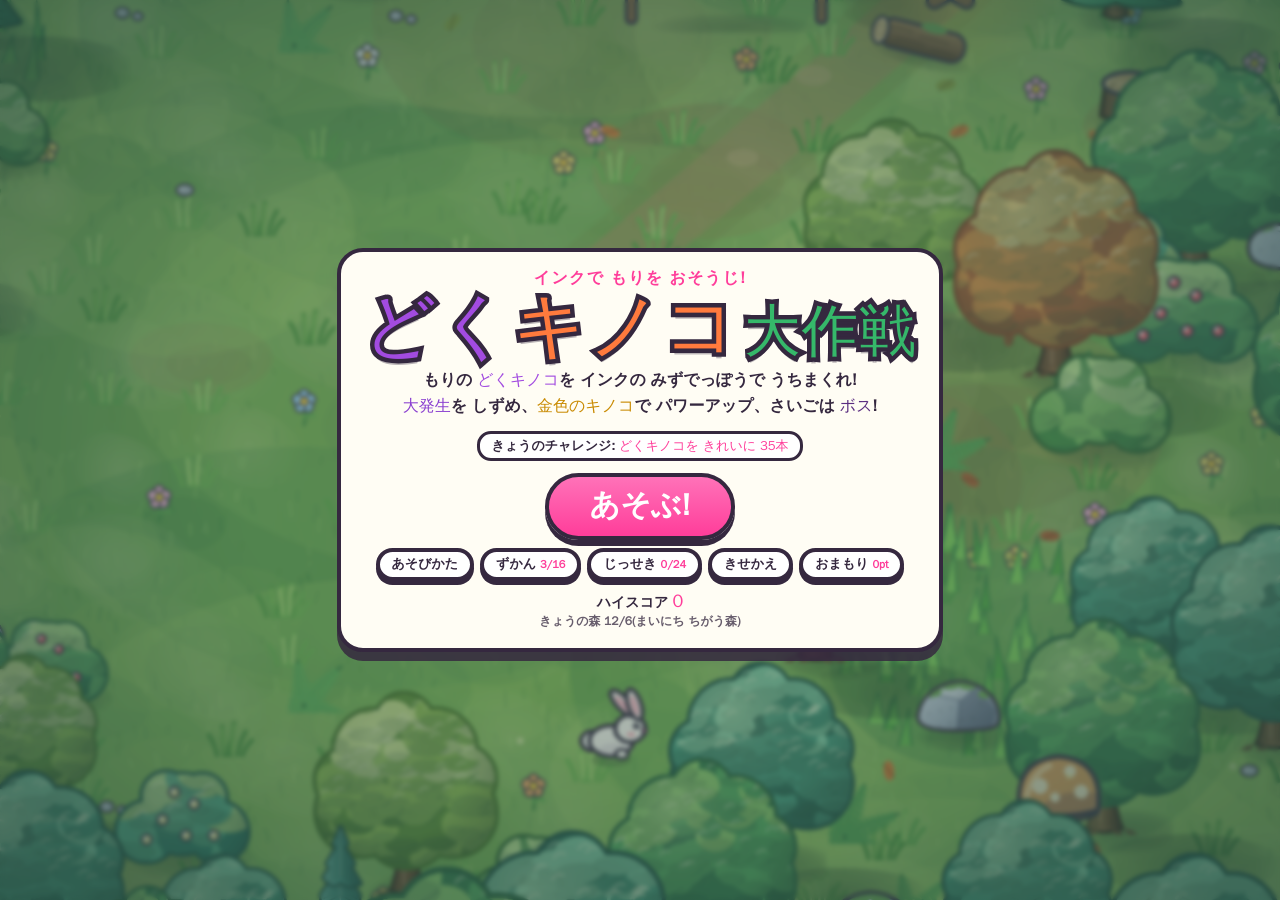
==== commit 4c30c485: "やりこみ要素・新武器6種・森のリアルさ向上・文字のはみ出し修正 - 武器を総入れ替え: ペイントローラー(塗る)・スプリンクラー(置く)・ブーメラン(戻してLvアップ)・インクばくだん(3秒で爆発、自" ====
--- a/src/index.html
+++ b/src/index.html
@@ -10,7 +10,7 @@
 </head>
 <body>
 <canvas id="game"></canvas>
-<div id="fx"><div id="fxEve"></div><div id="fxNight"></div><div id="fxVig"></div><div id="fxRed"></div><div id="fxPurple"></div></div>
+<div id="fx"><div id="fxMist"></div><div id="fxEve"></div><div id="fxNight"></div><div id="fxVig"></div><div id="fxRed"></div><div id="fxPurple"></div></div>
 
 <!-- ゲーム中の表示 -->
 <div id="hud" class="hidden">
@@ -54,24 +54,46 @@
       <div class="logo-small">インクで もりを おそうじ!</div>
       <h1><span class="l1">どく</span><span class="l2">キノコ</span><span class="l3">大作戦</span></h1>
     </div>
-    <p class="lead">もりに はえた <b class="poison">どくキノコ</b>を インクの みずでっぽうで うちまくれ!<br>せいげんじかんは <b>3ぷん</b>(ミッションで のびる)。 <b class="ev-t">どくの大発生</b>を しずめ、<b class="gold-t">金色のキノコ</b>で パワーアップ、さいごは <b class="boss-t">ボス</b>!</p>
+    <p class="lead">もりの <b class="poison">どくキノコ</b>を インクの みずでっぽうで うちまくれ!<br><b class="ev-t">大発生</b>を しずめ、<b class="gold-t">金色のキノコ</b>で パワーアップ、さいごは <b class="boss-t">ボス</b>!</p>
+    <div class="daily" id="dailyBox"></div>
+    <button id="btnStart" class="big-btn">あそぶ!</button>
+    <label class="loop hidden" id="loopBox"><input type="checkbox" id="loopChk"> <b>2周目の森</b> てきが つよい・金色が よく出る・スコア 1.5倍</label>
+    <div class="meta-btns">
+      <button class="sub-btn" data-meta="howto">あそびかた</button>
+      <button class="sub-btn" data-meta="codex">ずかん <i id="cntCodex"></i></button>
+      <button class="sub-btn" data-meta="ach">じっせき <i id="cntAch"></i></button>
+      <button class="sub-btn" data-meta="outfit">きせかえ</button>
+      <button class="sub-btn" data-meta="charm">おまもり <i id="cntPts"></i></button>
+    </div>
+    <div class="best">ハイスコア <b id="bestTitle">0</b> <span class="today" id="todayForest"></span></div>
+    <ol class="hiscores" id="hiscores"></ol>
+  </div>
+</div>
+
+<!-- ずかん・じっせき・きせかえ・おまもり -->
+<div id="metaPanel" class="overlay hidden">
+  <div class="card meta-card">
+    <div class="tabs">
+      <button class="tab" data-tab="howto">あそびかた</button><button class="tab" data-tab="codex">ずかん</button><button class="tab" data-tab="ach">じっせき</button><button class="tab" data-tab="outfit">きせかえ</button><button class="tab" data-tab="charm">おまもり</button>
+    </div>
+    <div id="metaBody" class="meta-body"></div>
+    <div id="howtoBody" class="meta-body hidden">
     <ul class="legend">
-      <li><canvas id="ic-poison" width="72" height="72"></canvas><b>どくキノコ</b><span>うって きれいにしよう<br>(さわると のろのろ…)</span></li>
-      <li><canvas id="ic-good" width="72" height="72"></canvas><b>ふつうのキノコ</b><span>さわって たべると<br>HPかいふく</span></li>
-      <li><canvas id="ic-rabbit" width="72" height="72"></canvas><b>うさぎ・リス</b><span>さわると<br>スピードアップ!</span></li>
-      <li class="gold"><canvas id="ic-gold" width="72" height="72"></canvas><b>金色のキノコ</b><span>走ってにげる! たおすと<br>10びょう ゴールドパワー</span></li>
-      <li class="boss-l"><canvas id="ic-boss" width="72" height="72"></canvas><b>キノコおやかた</b><span>のこり1ぷんで とうじょう<br>かさを あげたら ねらえ!</span></li>
-      <li><canvas id="ic-crate" width="72" height="72"></canvas><b>武器の箱</b><span>ひろうと しばらく<br>みずでっぽうが かわる</span></li>
-      <li><canvas id="ic-map" width="72" height="72"></canvas><b>ミニマップ</b><span>むらさきの点が どくキノコ<br>あかい点が てき</span></li>
-      <li class="enemy"><canvas id="ic-gorilla" width="72" height="72"></canvas><canvas id="ic-bear" width="72" height="72"></canvas><canvas id="ic-boar" width="72" height="72"></canvas><b>ゴリラ・クマ・イノシシ</b><span>こうげきされると ダメージ!<br>インクで おいはらおう</span></li>
+      <li><canvas id="ic-poison" width="72" height="72"></canvas><b>どくキノコ</b><span>うって きれいに。<br>さわると のろのろ</span></li>
+      <li><canvas id="ic-good" width="72" height="72"></canvas><b>ふつうのキノコ</b><span>たべると HPかいふく</span></li>
+      <li><canvas id="ic-rabbit" width="72" height="72"></canvas><b>うさぎ・リス</b><span>さわると スピードアップ。<br>なかまに なる</span></li>
+      <li class="gold"><canvas id="ic-gold" width="72" height="72"></canvas><b>金色のキノコ</b><span>にげる! たおすと<br>ゴールドパワー</span></li>
+      <li class="boss-l"><canvas id="ic-boss" width="72" height="72"></canvas><b>キノコおやかた</b><span>のこり1ぷんで とうじょう。<br>かさを あげたら ねらえ</span></li>
+      <li><canvas id="ic-crate" width="72" height="72"></canvas><b>武器の箱</b><span>ひろうと しばらく<br>武器が かわる</span></li>
+      <li><canvas id="ic-map" width="72" height="72"></canvas><b>ミニマップ</b><span>むらさき: どくキノコ<br>あか: てき</span></li>
+      <li class="enemy"><canvas id="ic-gorilla" width="72" height="72"></canvas><canvas id="ic-bear" width="72" height="72"></canvas><canvas id="ic-boar" width="72" height="72"></canvas><b>ゴリラ・クマ・イノシシ</b><span>こうげきされると ダメージ。<br>インクで おいはらおう</span></li>
     </ul>
     <div class="controls">
       <div class="pc-only"><b>PC</b> WASD/矢印: うごく ・ マウス: ねらう ・ クリック/スペース: うつ ・ P: ポーズ</div>
       <div class="touch-only"><b>スマホ</b> 左がわ ドラッグ: うごく ・ 右がわ ドラッグ: ねらって うつ</div>
     </div>
-    <button id="btnStart" class="big-btn">あそぶ!</button>
-    <div class="best">ハイスコア <b id="bestTitle">0</b> <span class="today" id="todayForest"></span></div>
-    <ol class="hiscores" id="hiscores"></ol>
+    </div>
+    <button id="btnMetaClose" class="sub-btn">とじる</button>
   </div>
 </div>
 
@@ -92,6 +114,7 @@
     <div class="rank-msg" id="resMsg"></div>
     <div class="res-score"><span>スコア</span><b id="resScore">0</b></div>
     <div class="newbest hidden" id="resNew">ハイスコア こうしん!</div>
+    <div class="res-meta" id="resMeta"></div>
     <ul class="res-stats" id="resStats"></ul>
     <button id="btnRetry" class="big-btn">もういちど!</button>
     <button id="btnToTitle" class="sub-btn">タイトルへ</button>
@@ -106,6 +129,7 @@
 <script src="js/input.js"></script>
 <script src="js/entities.js"></script>
 <script src="js/features.js"></script>
+<script src="js/meta.js"></script>
 <script src="js/render.js"></script>
 <script src="js/main.js"></script>
 </body>
--- a/src/style.css
+++ b/src/style.css
@@ -30,6 +30,7 @@
 #fx, #fx div { position: fixed; top: 0; left: 0; right: 0; bottom: 0; pointer-events: none; }
 #fxVig { background: radial-gradient(ellipse at center, rgba(255, 230, 160, 0.06) 0%, rgba(15, 60, 50, 0) 45%, rgba(10, 45, 40, 0.45) 100%); }
 #fxRed { opacity: 0; background: radial-gradient(ellipse at center, rgba(255, 30, 60, 0) 30%, rgba(255, 30, 60, 0.85) 100%); }
+#fxMist { opacity: 0; background: radial-gradient(ellipse at 50% 60%, rgba(235, 245, 255, 0.25) 0%, rgba(235, 245, 255, 0.55) 70%, rgba(235, 245, 255, 0.7) 100%); transition: opacity 0.6s; }
 #fxEve { opacity: 0; background: linear-gradient(rgba(255, 150, 60, 0.18), rgba(255, 110, 90, 0.26)); mix-blend-mode: multiply; }
 #fxNight { opacity: 0; background: radial-gradient(ellipse 34% 40% at 50% 52%, rgba(10, 20, 60, 0.12) 0%, rgba(8, 15, 50, 0.5) 60%, rgba(5, 10, 40, 0.72) 100%); }
 #fxPurple { opacity: 0; background: radial-gradient(ellipse at center, rgba(170, 60, 255, 0) 30%, rgba(170, 60, 255, 0.8) 100%); }
@@ -95,9 +96,13 @@
 .m-prog { font-size: 12px; color: var(--purple); font-variant-numeric: tabular-nums; }
 body.touch .mission { bottom: calc(150px + var(--safe-b)); max-width: 40vw; font-size: 12px; }
 .chip.weapon { background: linear-gradient(#8fd8ff, #2f9ad8); }
-.chip.weapon.spread { background: linear-gradient(#ffc36a, #e07a1a); }
-.chip.weapon.bubble { background: linear-gradient(#c8f0ff, #5bb8e8); color: var(--ink); text-shadow: none; }
-.chip.weapon.bubble i { color: var(--ink); }
+.chip.weapon.roller { background: linear-gradient(#ff8ac4, #e0348a); }
+.chip.weapon.boomerang { background: linear-gradient(#ffc36a, #e07a1a); }
+.chip.weapon.bomb { background: linear-gradient(#d49bff, #8a3fd0); }
+.chip.weapon.mist { background: linear-gradient(#e8f6ff, #9fd0f0); color: var(--ink); text-shadow: none; }
+.chip.weapon.mist i { color: var(--ink); }
+.chip.weapon.rainbow { background: linear-gradient(90deg, #ff8ad0, #ffe14d, #9dffb0, #9be0ff, #d49bff); color: var(--ink); text-shadow: none; }
+.chip.weapon.rainbow i { color: var(--ink); }
 .lead .ev-t { color: #8a3fd0; }
 .lead .boss-t { color: #5a2d80; }
 .legend li.boss-l { background: linear-gradient(#f3e6ff, #e2ccff); border-color: #5a2d80; }
@@ -133,16 +138,16 @@
 .lead .gold-t { color: #c98a00; }
 .legend li.gold { background: linear-gradient(#fff9dc, #ffeea8); border-color: #a86a00; }
 
-.legend { list-style: none; display: grid; grid-template-columns: 1fr 1fr; gap: 8px; margin: 0 0 10px; padding: 0; }
+.legend { list-style: none; display: grid; grid-template-columns: 1fr 1fr; gap: 8px; margin: 0 0 10px; padding: 0; text-align: left; }
 .legend li { display: grid; grid-template-columns: 56px 1fr; grid-template-rows: auto auto; column-gap: 8px; align-items: center; text-align: left; padding: 6px 8px; background: #fff; border: 3px solid var(--ink); border-radius: 16px; font-size: 13px; }
 .legend canvas { grid-row: 1 / 3; width: 56px; height: 56px; }
-.legend b { font-size: 14px; align-self: end; }
-.legend span { font-size: 11.5px; line-height: 1.35; opacity: 0.85; align-self: start; }
+.legend b { font-size: 14px; align-self: end; overflow-wrap: anywhere; }
+.legend span { font-size: 11.5px; line-height: 1.35; opacity: 0.85; align-self: start; overflow-wrap: anywhere; }
 .legend li.enemy { grid-column: 1 / 3; grid-template-columns: repeat(3, 44px) 1fr; grid-template-rows: auto auto; }
 .legend li.enemy canvas { grid-row: 1 / 3; width: 44px; height: 44px; }
 .legend li.enemy b { grid-column: 4; }
 .legend li.enemy span { grid-column: 4; }
-.controls { margin: 0 0 10px; font-size: clamp(11px, 2.8vw, 13px); line-height: 1.6; padding: 4px 8px; background: #eaf8d8; border-radius: 12px; }
+.controls { margin: 0 0 4px; text-align: left; font-size: clamp(11px, 2.8vw, 13px); line-height: 1.6; padding: 4px 8px; background: #eaf8d8; border-radius: 12px; }
 .controls b { color: var(--pink); margin-right: 4px; }
 body.touch .controls .touch-only { display: block; }
 .best { margin-top: 8px; font-size: 14px; }
@@ -154,6 +159,53 @@
 .big-btn:active { transform: translateY(4px); box-shadow: 0 2px 0 var(--ink); animation: none; }
 .sub-btn { padding: 4px 22px 5px; font-size: 15px; color: var(--ink); background: #fff; box-shadow: 0 4px 0 var(--ink); }
 .sub-btn:active { transform: translateY(3px); box-shadow: 0 1px 0 var(--ink); }
+
+/* ---------- タイトルのやりこみ ---------- */
+.daily { margin: 2px 0 4px; padding: 3px 12px; font-size: 13px; background: #fff; border: 3px solid var(--ink); border-radius: 14px; display: inline-block; }
+.daily b { color: var(--pink); }
+.daily .star { color: #e0a800; }
+.loop { display: block; margin: 6px auto 0; font-size: 12px; max-width: 420px; padding: 4px 10px; background: #f3e6ff; border: 3px solid #5a2d80; border-radius: 12px; cursor: pointer; text-align: left; line-height: 1.4; }
+.loop input { transform: scale(1.3); margin-right: 6px; }
+.meta-btns { display: flex; flex-wrap: wrap; justify-content: center; gap: 6px; margin-top: 8px; }
+.meta-btns .sub-btn { margin: 0; font-size: 13px; padding: 3px 12px 4px; }
+.meta-btns i { font-style: normal; color: var(--pink); font-size: 11px; }
+.meta-card { width: min(94vw, 640px); max-height: 92vh; display: flex; flex-direction: column; padding: 12px 14px 14px; }
+.tabs { display: flex; gap: 4px; justify-content: center; flex-wrap: wrap; margin-bottom: 8px; }
+.tab { font-family: inherit; font-weight: 800; font-size: 14px; padding: 4px 12px; border: 3px solid var(--ink); border-radius: 999px; background: #fff; color: var(--ink); cursor: pointer; }
+.tab.on { background: var(--pink); color: #fff; }
+.meta-body { overflow: auto; flex: 1; text-align: left; min-height: 120px; }
+.meta-sub { margin: 0 0 6px; font-size: 13px; text-align: center; }
+.meta-sub b { color: var(--pink); }
+.codex { list-style: none; margin: 0; padding: 0; display: grid; grid-template-columns: repeat(auto-fill, minmax(180px, 1fr)); gap: 6px; }
+.codex li { display: grid; grid-template-columns: 48px 1fr; grid-template-rows: auto auto auto; column-gap: 8px; align-items: center; padding: 5px 8px; background: #fff; border: 2px solid var(--ink); border-radius: 12px; font-size: 12px; min-width: 0; }
+.codex li.locked { background: #eee; color: #777; }
+.codex .cx-ic { grid-row: 1 / 4; width: 48px; height: 48px; display: grid; place-items: center; font-size: 26px; }
+.codex b { font-size: 13px; overflow-wrap: anywhere; }
+.codex span { font-size: 11px; line-height: 1.3; overflow-wrap: anywhere; }
+.codex i { font-style: normal; font-size: 10.5px; color: var(--purple); }
+.achs { list-style: none; margin: 0; padding: 0; display: grid; grid-template-columns: repeat(auto-fill, minmax(200px, 1fr)); gap: 5px; }
+.achs li { padding: 4px 10px; background: #f4f4f4; border: 2px solid #bbb; border-radius: 10px; font-size: 12px; color: #777; min-width: 0; }
+.achs li.done { background: #fff8d6; border-color: #e0a800; color: var(--ink); }
+.achs b { display: block; font-size: 13px; overflow-wrap: anywhere; }
+.achs span { font-size: 11px; overflow-wrap: anywhere; }
+.outfit-row { display: flex; gap: 14px; align-items: flex-start; flex-wrap: wrap; justify-content: center; }
+.outfit-row canvas { width: 140px; height: 140px; background: #d9f0c0; border: 3px solid var(--ink); border-radius: 16px; flex: none; }
+.opt-label { font-size: 12px; margin: 4px 0 2px; }
+.opts { display: flex; flex-wrap: wrap; gap: 6px; max-width: 360px; }
+.opt { width: 34px; height: 34px; border-radius: 50%; border: 3px solid var(--ink); cursor: pointer; font-size: 14px; display: grid; place-items: center; }
+.opt.on { outline: 4px solid var(--pink); }
+.opt.lock { opacity: 0.55; cursor: default; }
+.opt.txt { width: auto; border-radius: 999px; padding: 0 10px; font-family: inherit; font-weight: 800; font-size: 12px; background: #fff; color: var(--ink); }
+.charms { list-style: none; margin: 0; padding: 0; display: grid; gap: 6px; }
+.charms li { display: grid; grid-template-columns: 1fr auto; column-gap: 10px; align-items: center; padding: 5px 10px; background: #fff; border: 2px solid var(--ink); border-radius: 12px; font-size: 12px; min-width: 0; }
+.charms li.eq { background: #fff8d6; border-color: #e0a800; }
+.charms b { font-size: 13px; }
+.charms span { grid-column: 1; font-size: 11px; }
+.charms .sub-btn { grid-column: 2; grid-row: 1 / 3; margin: 0; font-size: 12px; padding: 3px 10px; white-space: nowrap; }
+.charms .sub-btn.lock { opacity: 0.5; }
+.res-meta { font-size: 12.5px; margin: 2px 0 4px; line-height: 1.5; }
+.res-meta b { color: var(--purple); }
+.res-meta .new { color: #e0a800; }
 
 /* ---------- けっか ---------- */
 .rank { display: inline-grid; place-items: center; width: 92px; height: 92px; margin: 2px 0; border-radius: 50%; font-size: 60px; color: #fff; background: radial-gradient(circle at 35% 30%, #ffe98a, #ff9d2e); border: 5px solid var(--ink); -webkit-text-stroke: 5px var(--ink); paint-order: stroke fill; box-shadow: 0 5px 0 rgba(53, 40, 63, 0.7); animation: stamp 0.5s 0.2s cubic-bezier(0.3, 1.8, 0.5, 1) both; }
@@ -193,11 +245,7 @@
   .rank { width: 64px; height: 64px; font-size: 42px; }
   .res-stats { font-size: 12px; }
 }
-@media (min-width: 640px) and (min-height: 561px) {
-  .legend { grid-template-columns: repeat(3, 1fr); }
-  .legend li.enemy { grid-column: 1 / 4; }
-  .lead { margin-bottom: 6px; }
-}
+.howto-controls { margin-top: 6px; }
 @media (max-width: 420px) {
   .legend { grid-template-columns: 1fr; }
   .legend li.enemy { grid-column: auto; }
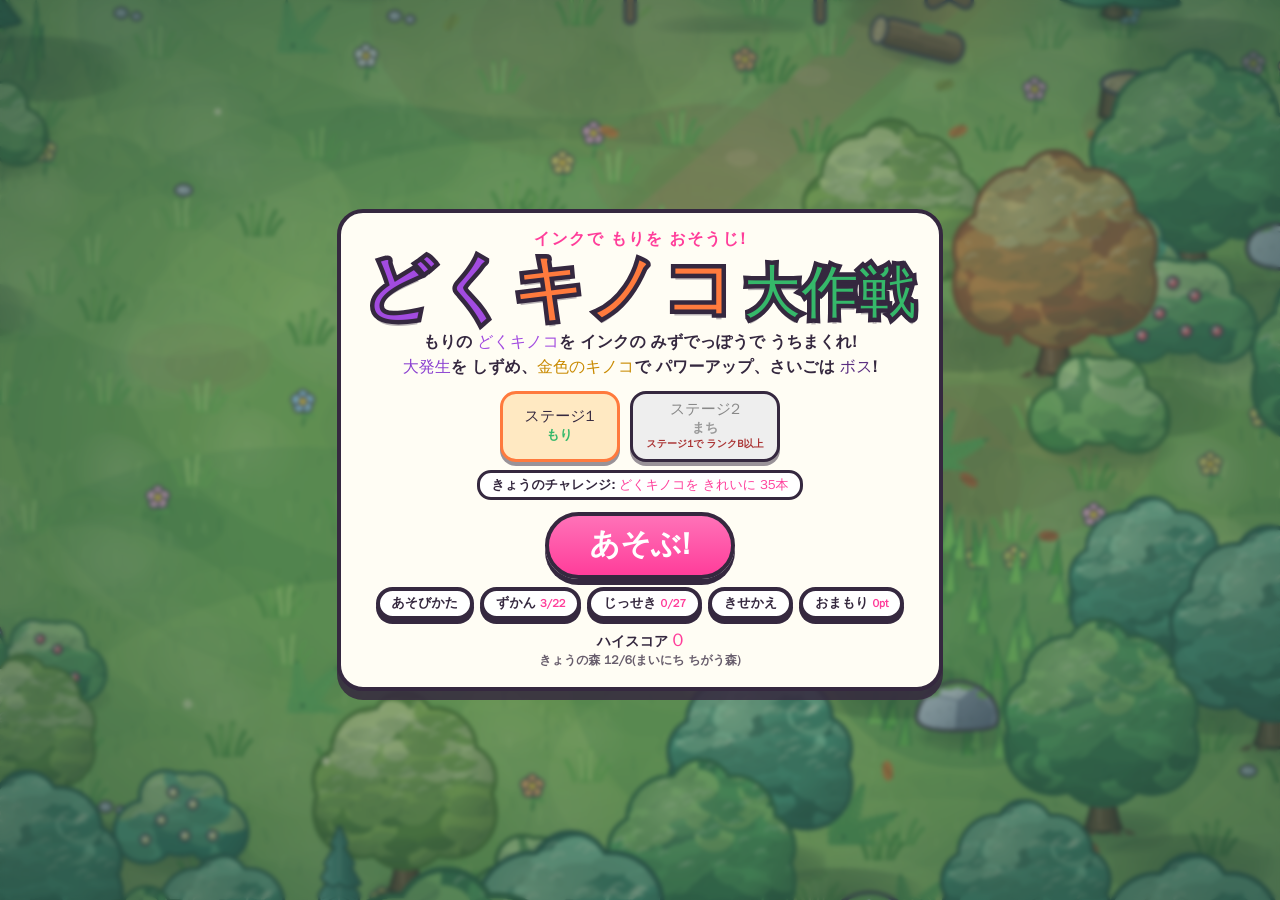
==== commit 405cbe36: "ステージ2「まち」を追加: 道路と建物の街、どろぼう・ゾンビ・ヤンキー、リーゼント総長、警察、ピストル/ライフル/ショットガン/ミサイル/ドローン - タイトルにステージ選択。ステージ1でランクB以上" ====
--- a/src/index.html
+++ b/src/index.html
@@ -55,6 +55,10 @@
       <h1><span class="l1">どく</span><span class="l2">キノコ</span><span class="l3">大作戦</span></h1>
     </div>
     <p class="lead">もりの <b class="poison">どくキノコ</b>を インクの みずでっぽうで うちまくれ!<br><b class="ev-t">大発生</b>を しずめ、<b class="gold-t">金色のキノコ</b>で パワーアップ、さいごは <b class="boss-t">ボス</b>!</p>
+    <div class="stages">
+      <button class="stage-btn" data-stage="1"><b>ステージ1</b><span>もり</span></button>
+      <button class="stage-btn" data-stage="2"><b>ステージ2</b><span>まち</span><i>ステージ1で ランクB以上</i></button>
+    </div>
     <div class="daily" id="dailyBox"></div>
     <button id="btnStart" class="big-btn">あそぶ!</button>
     <label class="loop hidden" id="loopBox"><input type="checkbox" id="loopChk"> <b>2周目の森</b> てきが つよい・金色が よく出る・スコア 1.5倍</label>
@@ -123,6 +127,7 @@
 
 <script src="js/util.js"></script>
 <script src="js/config.js"></script>
+<script src="js/town.js"></script>
 <script src="js/world.js"></script>
 <script src="js/art.js"></script>
 <script src="js/audio.js"></script>
--- a/src/style.css
+++ b/src/style.css
@@ -96,11 +96,10 @@
 .m-prog { font-size: 12px; color: var(--purple); font-variant-numeric: tabular-nums; }
 body.touch .mission { bottom: calc(150px + var(--safe-b)); max-width: 40vw; font-size: 12px; }
 .chip.weapon { background: linear-gradient(#8fd8ff, #2f9ad8); }
-.chip.weapon.roller { background: linear-gradient(#ff8ac4, #e0348a); }
 .chip.weapon.boomerang { background: linear-gradient(#ffc36a, #e07a1a); }
-.chip.weapon.bomb { background: linear-gradient(#d49bff, #8a3fd0); }
-.chip.weapon.mist { background: linear-gradient(#e8f6ff, #9fd0f0); color: var(--ink); text-shadow: none; }
-.chip.weapon.mist i { color: var(--ink); }
+.chip.weapon.missile { background: linear-gradient(#ff9a7a, #d9452a); }
+.chip.weapon.omni { background: linear-gradient(#c8f0ff, #5bb8e8); color: var(--ink); text-shadow: none; }
+.chip.weapon.omni i { color: var(--ink); }
 .chip.weapon.rainbow { background: linear-gradient(90deg, #ff8ad0, #ffe14d, #9dffb0, #9be0ff, #d49bff); color: var(--ink); text-shadow: none; }
 .chip.weapon.rainbow i { color: var(--ink); }
 .lead .ev-t { color: #8a3fd0; }
@@ -159,6 +158,18 @@
 .big-btn:active { transform: translateY(4px); box-shadow: 0 2px 0 var(--ink); animation: none; }
 .sub-btn { padding: 4px 22px 5px; font-size: 15px; color: var(--ink); background: #fff; box-shadow: 0 4px 0 var(--ink); }
 .sub-btn:active { transform: translateY(3px); box-shadow: 0 1px 0 var(--ink); }
+
+/* ---------- ステージ選択 ---------- */
+.stages { display: flex; justify-content: center; gap: 10px; margin: 2px 0 6px; }
+.stage-btn { position: relative; min-width: 120px; padding: 6px 14px 8px; font-family: inherit; font-weight: 800; color: var(--ink); background: #fff; border: 3px solid var(--ink); border-radius: 16px; box-shadow: 0 4px 0 rgba(53, 40, 63, 0.5); cursor: pointer; text-align: center; }
+.stage-btn b { display: block; font-size: 15px; }
+.stage-btn span { display: block; font-size: 13px; color: var(--green); }
+.stage-btn i { display: none; font-style: normal; font-size: 10px; color: #a33; }
+.stage-btn.on { background: #ffe9c2; border-color: var(--orange); }
+.stage-btn.lock { background: #eee; color: #888; }
+.stage-btn.lock span { color: #999; }
+.stage-btn.lock i { display: block; }
+.stage-btn:active { transform: translateY(3px); box-shadow: 0 1px 0 rgba(53, 40, 63, 0.5); }
 
 /* ---------- タイトルのやりこみ ---------- */
 .daily { margin: 2px 0 4px; padding: 3px 12px; font-size: 13px; background: #fff; border: 3px solid var(--ink); border-radius: 14px; display: inline-block; }
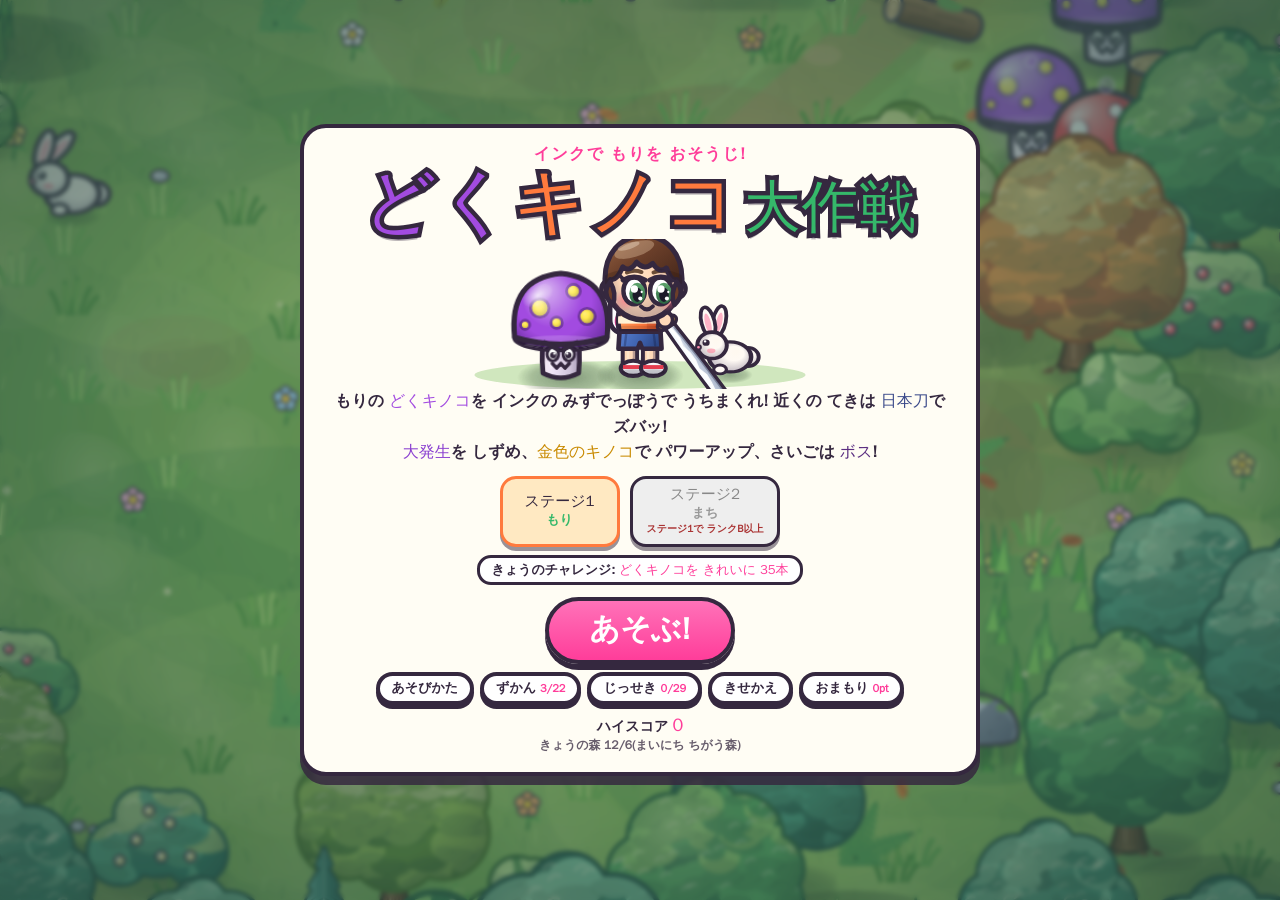
==== commit 95e7018f: "全体の作り直し: 日本刀の3段コンボ、ダッシュ、立体的なキャラクター、なめらかな移動 - 日本刀(melee.js): 敵が近いと自動で刀に持ちかえ、横なぎ→逆なぎ→回転斬りの3段コンボ。   ためて" ====
--- a/src/index.html
+++ b/src/index.html
@@ -10,7 +10,7 @@
 </head>
 <body>
 <canvas id="game"></canvas>
-<div id="fx"><div id="fxMist"></div><div id="fxEve"></div><div id="fxNight"></div><div id="fxVig"></div><div id="fxRed"></div><div id="fxPurple"></div></div>
+<div id="fx"><div id="fxMist"></div><div id="fxEve"></div><div id="fxNight"></div><div id="fxVig"></div><div id="fxRed"></div><div id="fxPurple"></div><div id="fxWhite"></div></div>
 
 <!-- ゲーム中の表示 -->
 <div id="hud" class="hidden">
@@ -45,7 +45,7 @@
 
 <div id="toast" class="hidden"></div>
 <div id="banner" class="hidden"></div>
-<div id="hint" class="hidden"><span class="pc-only">WASD / 矢印キーで うごく ・ マウスで ねらって クリックで うつ!</span><span class="touch-only">左がわで うごく ・ 右がわで ねらって うつ!</span></div>
+<div id="hint" class="hidden"><span class="pc-only">WASD / 矢印キーで うごく ・ クリックで うつ ・ Shift で ダッシュ ・ 近くの てきは 日本刀で 斬る!</span><span class="touch-only">左がわで うごく ・ 右がわで ねらって うつ ・ 左を 2回タップで ダッシュ!</span></div>
 
 <!-- タイトル -->
 <div id="title" class="overlay">
@@ -54,7 +54,8 @@
       <div class="logo-small">インクで もりを おそうじ!</div>
       <h1><span class="l1">どく</span><span class="l2">キノコ</span><span class="l3">大作戦</span></h1>
     </div>
-    <p class="lead">もりの <b class="poison">どくキノコ</b>を インクの みずでっぽうで うちまくれ!<br><b class="ev-t">大発生</b>を しずめ、<b class="gold-t">金色のキノコ</b>で パワーアップ、さいごは <b class="boss-t">ボス</b>!</p>
+    <canvas id="titleArt" class="title-art" width="360" height="150"></canvas>
+    <p class="lead">もりの <b class="poison">どくキノコ</b>を インクの みずでっぽうで うちまくれ! 近くの てきは <b class="sword-t">日本刀</b>で ズバッ!<br><b class="ev-t">大発生</b>を しずめ、<b class="gold-t">金色のキノコ</b>で パワーアップ、さいごは <b class="boss-t">ボス</b>!</p>
     <div class="stages">
       <button class="stage-btn" data-stage="1"><b>ステージ1</b><span>もり</span></button>
       <button class="stage-btn" data-stage="2"><b>ステージ2</b><span>まち</span><i>ステージ1で ランクB以上</i></button>
@@ -88,13 +89,15 @@
       <li><canvas id="ic-rabbit" width="72" height="72"></canvas><b>うさぎ・リス</b><span>さわると スピードアップ。<br>なかまに なる</span></li>
       <li class="gold"><canvas id="ic-gold" width="72" height="72"></canvas><b>金色のキノコ</b><span>にげる! たおすと<br>ゴールドパワー</span></li>
       <li class="boss-l"><canvas id="ic-boss" width="72" height="72"></canvas><b>キノコおやかた</b><span>のこり1ぷんで とうじょう。<br>かさを あげたら ねらえ</span></li>
+      <li class="sword-l"><canvas id="ic-katana" width="72" height="72"></canvas><b>日本刀</b><span>てきが 近いと 自動で 刀に。<br>おしっぱなしで 3段コンボ</span></li>
+      <li><canvas id="ic-dash" width="72" height="72"></canvas><b>ダッシュ</b><span>Shift / 右クリック / 左を 2回タップ。<br>その間は 無敵</span></li>
       <li><canvas id="ic-crate" width="72" height="72"></canvas><b>武器の箱</b><span>ひろうと しばらく<br>武器が かわる</span></li>
       <li><canvas id="ic-map" width="72" height="72"></canvas><b>ミニマップ</b><span>むらさき: どくキノコ<br>あか: てき</span></li>
       <li class="enemy"><canvas id="ic-gorilla" width="72" height="72"></canvas><canvas id="ic-bear" width="72" height="72"></canvas><canvas id="ic-boar" width="72" height="72"></canvas><b>ゴリラ・クマ・イノシシ</b><span>こうげきされると ダメージ。<br>インクで おいはらおう</span></li>
     </ul>
     <div class="controls">
-      <div class="pc-only"><b>PC</b> WASD/矢印: うごく ・ マウス: ねらう ・ クリック/スペース: うつ ・ P: ポーズ</div>
-      <div class="touch-only"><b>スマホ</b> 左がわ ドラッグ: うごく ・ 右がわ ドラッグ: ねらって うつ</div>
+      <div class="pc-only"><b>PC</b> WASD/矢印: うごく ・ マウス: ねらう ・ クリック/スペース: うつ(近くの てきは 斬る) ・ Shift/右クリック: ダッシュ ・ P: ポーズ</div>
+      <div class="touch-only"><b>スマホ</b> 左がわ ドラッグ: うごく ・ 右がわ ドラッグ: ねらって うつ(近くの てきは 斬る) ・ 左がわ 2回タップ: ダッシュ</div>
     </div>
     </div>
     <button id="btnMetaClose" class="sub-btn">とじる</button>
@@ -134,6 +137,7 @@
 <script src="js/input.js"></script>
 <script src="js/entities.js"></script>
 <script src="js/features.js"></script>
+<script src="js/melee.js"></script>
 <script src="js/meta.js"></script>
 <script src="js/render.js"></script>
 <script src="js/main.js"></script>
--- a/src/style.css
+++ b/src/style.css
@@ -34,6 +34,7 @@
 #fxEve { opacity: 0; background: linear-gradient(rgba(255, 150, 60, 0.18), rgba(255, 110, 90, 0.26)); mix-blend-mode: multiply; }
 #fxNight { opacity: 0; background: radial-gradient(ellipse 34% 40% at 50% 52%, rgba(10, 20, 60, 0.12) 0%, rgba(8, 15, 50, 0.5) 60%, rgba(5, 10, 40, 0.72) 100%); }
 #fxPurple { opacity: 0; background: radial-gradient(ellipse at center, rgba(170, 60, 255, 0) 30%, rgba(170, 60, 255, 0.8) 100%); }
+#fxWhite { opacity: 0; background: #fff; }
 
 /* ---------- ゲーム中のHUD ---------- */
 #hud { position: fixed; top: 0; left: 0; right: 0; bottom: 0; pointer-events: none; padding: calc(8px + var(--safe-t)) calc(10px + var(--safe-r)) 0 calc(10px + var(--safe-l)); }
@@ -96,6 +97,9 @@
 .m-prog { font-size: 12px; color: var(--purple); font-variant-numeric: tabular-nums; }
 body.touch .mission { bottom: calc(150px + var(--safe-b)); max-width: 40vw; font-size: 12px; }
 .chip.weapon { background: linear-gradient(#8fd8ff, #2f9ad8); }
+.chip.sword { background: linear-gradient(#ffffff, #c9d2e4); color: var(--ink); text-shadow: none; border-color: var(--ink); box-shadow: 0 3px 0 rgba(53, 40, 63, 0.45), 0 0 12px rgba(255, 255, 255, 0.9); animation: bump 0.25s; }
+.lead .sword-t { color: #3b4a8a; }
+.legend li.sword-l { background: linear-gradient(#f4f6ff, #e2e8f8); border-color: #3b4a8a; }
 .chip.weapon.boomerang { background: linear-gradient(#ffc36a, #e07a1a); }
 .chip.weapon.missile { background: linear-gradient(#ff9a7a, #d9452a); }
 .chip.weapon.omni { background: linear-gradient(#c8f0ff, #5bb8e8); color: var(--ink); text-shadow: none; }
@@ -133,6 +137,8 @@
 .logo .l2 { color: var(--orange); }
 .logo .l3 { color: var(--green); font-size: 0.78em; margin-left: 0.1em; }
 .lead { margin: 4px 0 10px; font-size: clamp(13px, 3.2vw, 16px); line-height: 1.6; }
+.title-art { display: block; width: min(100%, 360px); height: auto; margin: -6px auto -4px; }
+@media (max-height: 640px) { .title-art { display: none; } }
 .lead .poison { color: var(--purple); }
 .lead .gold-t { color: #c98a00; }
 .legend li.gold { background: linear-gradient(#fff9dc, #ffeea8); border-color: #a86a00; }
@@ -260,7 +266,8 @@
 @media (max-width: 420px) {
   .legend { grid-template-columns: 1fr; }
   .legend li.enemy { grid-column: auto; }
-  .res-stats { grid-template-columns: 1fr; }
+  .res-stats { grid-template-columns: 1fr 1fr; gap: 3px 6px; font-size: 11.5px; }
+  .res-stats li { padding: 1px 6px; gap: 4px; }
 }
 
 /* ---------- スマホ向け ---------- */
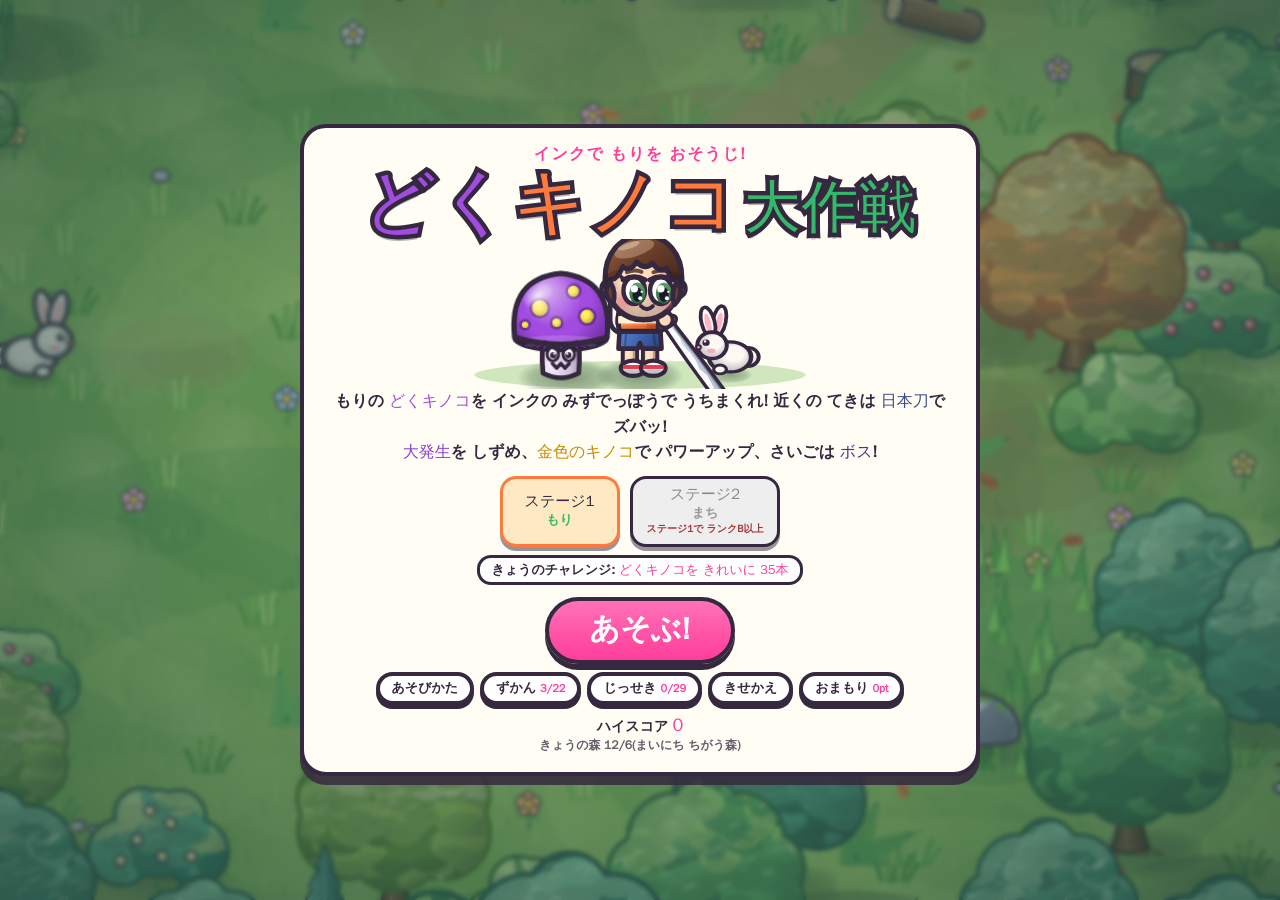
==== commit 9ee10fbc: "ボスを強く・止まるバグを修正 - ボス(キノコおやかた / リーゼント総長): HP 150 / 180 に。赤い予告のあとに ジャンプふみつけ・とっしん、   さわると痛い、胞子も当たると痛い。HP" ====
--- a/src/index.html
+++ b/src/index.html
@@ -45,7 +45,7 @@
 
 <div id="toast" class="hidden"></div>
 <div id="banner" class="hidden"></div>
-<div id="hint" class="hidden"><span class="pc-only">WASD / 矢印キーで うごく ・ クリックで うつ ・ Shift で ダッシュ ・ 近くの てきは 日本刀で 斬る!</span><span class="touch-only">左がわで うごく ・ 右がわで ねらって うつ ・ 左を 2回タップで ダッシュ!</span></div>
+<div id="hint" class="hidden"><span class="pc-only">WASD / 矢印キーで うごく ・ クリックで うつ ・ E か 右クリックで ダッシュ ・ 近くの てきは 日本刀で 斬る!</span><span class="touch-only">左がわで うごく ・ 右がわで ねらって うつ ・ 左を 2回タップで ダッシュ!</span></div>
 
 <!-- タイトル -->
 <div id="title" class="overlay">
@@ -90,13 +90,13 @@
       <li class="gold"><canvas id="ic-gold" width="72" height="72"></canvas><b>金色のキノコ</b><span>にげる! たおすと<br>ゴールドパワー</span></li>
       <li class="boss-l"><canvas id="ic-boss" width="72" height="72"></canvas><b>キノコおやかた</b><span>のこり1ぷんで とうじょう。<br>かさを あげたら ねらえ</span></li>
       <li class="sword-l"><canvas id="ic-katana" width="72" height="72"></canvas><b>日本刀</b><span>てきが 近いと 自動で 刀に。<br>おしっぱなしで 3段コンボ</span></li>
-      <li><canvas id="ic-dash" width="72" height="72"></canvas><b>ダッシュ</b><span>Shift / 右クリック / 左を 2回タップ。<br>その間は 無敵</span></li>
+      <li><canvas id="ic-dash" width="72" height="72"></canvas><b>ダッシュ</b><span>E / 右クリック / 左を 2回タップ。<br>その間は 無敵</span></li>
       <li><canvas id="ic-crate" width="72" height="72"></canvas><b>武器の箱</b><span>ひろうと しばらく<br>武器が かわる</span></li>
       <li><canvas id="ic-map" width="72" height="72"></canvas><b>ミニマップ</b><span>むらさき: どくキノコ<br>あか: てき</span></li>
       <li class="enemy"><canvas id="ic-gorilla" width="72" height="72"></canvas><canvas id="ic-bear" width="72" height="72"></canvas><canvas id="ic-boar" width="72" height="72"></canvas><b>ゴリラ・クマ・イノシシ</b><span>こうげきされると ダメージ。<br>インクで おいはらおう</span></li>
     </ul>
     <div class="controls">
-      <div class="pc-only"><b>PC</b> WASD/矢印: うごく ・ マウス: ねらう ・ クリック/スペース: うつ(近くの てきは 斬る) ・ Shift/右クリック: ダッシュ ・ P: ポーズ</div>
+      <div class="pc-only"><b>PC</b> WASD/矢印: うごく ・ マウス: ねらう ・ クリック/スペース: うつ(近くの てきは 斬る) ・ E/右クリック: ダッシュ ・ P: ポーズ</div>
       <div class="touch-only"><b>スマホ</b> 左がわ ドラッグ: うごく ・ 右がわ ドラッグ: ねらって うつ(近くの てきは 斬る) ・ 左がわ 2回タップ: ダッシュ</div>
     </div>
     </div>
@@ -108,6 +108,7 @@
 <div id="pause" class="overlay hidden">
   <div class="card small">
     <h2>ポーズ</h2>
+    <p class="pause-msg">ゲームを とめています。<br>「つづける」で もどれるよ</p>
     <button id="btnResume" class="big-btn">つづける</button>
     <button id="btnQuit" class="sub-btn">タイトルへ</button>
   </div>
--- a/src/style.css
+++ b/src/style.css
@@ -130,6 +130,7 @@
 .card { background: var(--cream); border: 4px solid var(--ink); border-radius: 26px; box-shadow: 0 9px 0 rgba(53, 40, 63, 0.85); padding: 16px 22px 18px; max-width: min(94vw, 680px); max-height: 96vh; overflow: auto; text-align: center; animation: pop 0.35s cubic-bezier(0.3, 1.5, 0.5, 1); }
 .card h2 { margin: 0 0 6px; font-size: clamp(26px, 6vw, 40px); }
 .card.small { min-width: min(80vw, 320px); }
+.pause-msg { margin: 0 0 4px; font-size: 14px; line-height: 1.5; }
 
 .logo-small { font-size: clamp(12px, 3vw, 16px); color: var(--pink); letter-spacing: 0.08em; }
 .logo h1 { margin: 0 0 4px; font-size: clamp(40px, 9.5vw, 72px); line-height: 1.05; letter-spacing: 0.02em; -webkit-text-stroke: 9px var(--ink); paint-order: stroke fill; text-shadow: 0 6px 0 rgba(53, 40, 63, 0.35); }
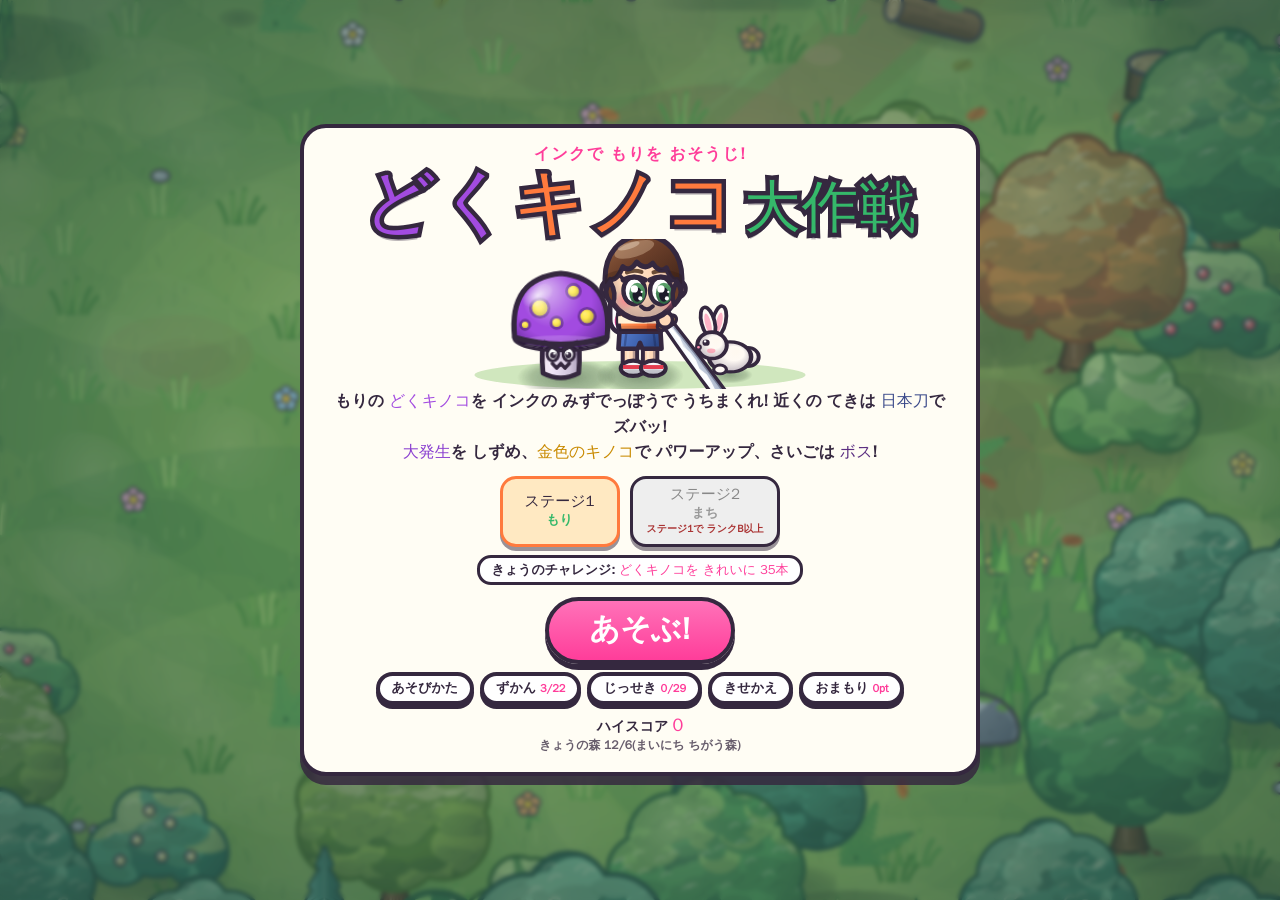
==== commit 34b65ad7: "はじめの画面(Google Play 風)と、ホーム画面に入れるための設定を付ける - manifest.webmanifest(id: ./?app=kinokogame-1・写真つき)を新しく作る" ====
--- a/src/index.html
+++ b/src/index.html
@@ -4,6 +4,11 @@
 <meta charset="utf-8">
 <meta name="viewport" content="width=device-width, initial-scale=1, maximum-scale=1, user-scalable=no, viewport-fit=cover">
 <meta name="theme-color" content="#86d257">
+<link rel="manifest" href="manifest.webmanifest">
+<link rel="apple-touch-icon" href="apple-touch-icon.png">
+<meta name="mobile-web-app-capable" content="yes">
+<meta name="apple-mobile-web-app-capable" content="yes">
+<meta name="apple-mobile-web-app-title" content="どくキノコ">
 <title>どくキノコ大作戦</title>
 <link rel="icon" href="data:image/svg+xml,%3Csvg xmlns='http://www.w3.org/2000/svg' viewBox='0 0 32 32'%3E%3Cpath d='M3 18C3 9 9 4 16 4s13 5 13 14z' fill='%23a24be0' stroke='%2335283f' stroke-width='2' stroke-linejoin='round'/%3E%3Crect x='11' y='18' width='10' height='10' rx='3' fill='%23efe3f7' stroke='%2335283f' stroke-width='2'/%3E%3Ccircle cx='11' cy='12' r='2.4' fill='%23ffe94d'/%3E%3Ccircle cx='20' cy='10' r='2' fill='%23ffe94d'/%3E%3C/svg%3E">
 <link rel="stylesheet" href="style.css">
@@ -129,6 +134,24 @@
   </div>
 </div>
 
+<!-- install-gate: はじめの画面(Google Play 風)。install.js は まとめずに 別ファイルのまま読む(scripts/build.js) -->
+<script>
+  window.INSTALL_GATE = {
+    id: 'kinokogame', name: 'どくキノコ大作戦', icon: 'icon-192.png', color: '#a24be0',
+    tagline: '森の おそうじアクション',
+    badges: ['無料', '広告なし', '登録なし'],
+    shots: ['shots/1.jpg', 'shots/2.jpg', 'shots/3.jpg', 'shots/4.jpg', 'shots/5.jpg'],
+    desc: '森にはえた毒キノコを、インクの水鉄砲でうちまくって、きれいにしていくゲームです。制限時間は3分。森の形は、毎日かわります。',
+    points: ['うさぎやリスにさわると、仲間になって一緒に戦ってくれる', '時間がたつと夕方から夜へ。夜は毒キノコが光って見える', 'ステージ1でランクB以上を取ると、ステージ2「まち」が遊べる'],
+    playLabel: '▶ このまま遊ぶ'
+  };
+  // ホーム画面に入れたあと、電波がなくても開けるようにする(sw.js)
+  if ('serviceWorker' in navigator && /^https?:$/.test(location.protocol)) {
+    addEventListener('load', function () { navigator.serviceWorker.register('sw.js').catch(function () {}); });
+  }
+</script>
+<script src="install.js" data-keep="1"></script>
+<!-- /install-gate -->
 <script src="js/util.js"></script>
 <script src="js/config.js"></script>
 <script src="js/town.js"></script>
--- a/src/style.css
+++ b/src/style.css
@@ -319,3 +319,6 @@
   .th { width: 96px; height: 96px; }
   #touchHints { height: 96px; bottom: calc(14px + var(--safe-b)); }
 }
+
+/* はじめの画面の「ホーム画面に入れる方法」の案内は 暗い色の上に出るので、字を白に */
+#igHelp { color: #fff; }
